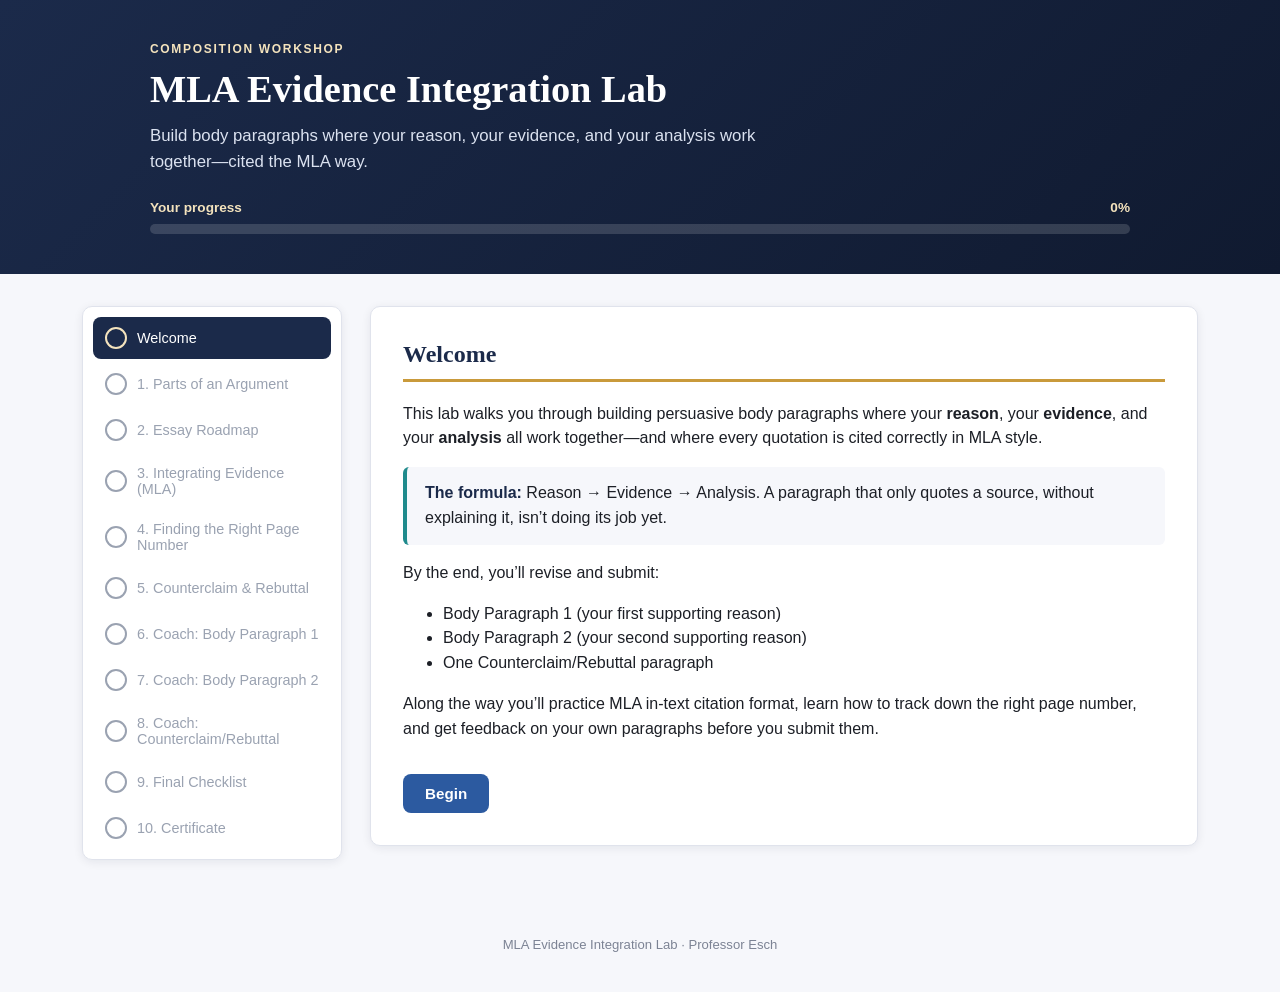
==== index.html @ a2685b42 "Rename index_1.html to index.html" ====
<!DOCTYPE html>
<html lang="en">
<head>
<meta charset="UTF-8" />
<meta name="viewport" content="width=device-width, initial-scale=1.0" />
<title>MLA Evidence Integration Lab</title>
<link rel="stylesheet" href="style.css" />
</head>
<body>

<a href="#main" class="skip-link">Skip to main content</a>

<header class="masthead">
  <div class="masthead-inner">
    <p class="eyebrow">Composition Workshop</p>
    <h1>MLA Evidence Integration Lab</h1>
    <p class="subtitle">Build body paragraphs where your reason, your evidence, and your analysis work together&mdash;cited the MLA way.</p>
  </div>
  <div class="progress-wrap" aria-hidden="false">
    <div class="progress-label">
      <span>Your progress</span>
      <span id="progress-percent">0%</span>
    </div>
    <div class="progress-bar-track">
      <div class="progress-bar-fill" id="progress-bar-fill" style="width:0%"></div>
    </div>
  </div>
</header>

<div class="layout">
  <nav class="sidebar" id="sidebar" aria-label="Lab modules">
    <ol class="module-list" id="module-list"></ol>
  </nav>

  <main id="main" class="content" tabindex="-1">
    <div id="module-container"></div>
  </main>
</div>

<footer class="site-footer">
  <p>MLA Evidence Integration Lab &middot; Professor Esch</p>
</footer>

<script src="script.js"></script>
</body>
</html>
---- style.css ----
:root {
  --navy: #1b2a4a;
  --navy-dark: #101a30;
  --blue: #2c5aa0;
  --teal: #1f8a8c;
  --gold: #c99a3b;
  --gold-light: #f4e3bd;
  --ink: #1c1f26;
  --paper: #ffffff;
  --paper-soft: #f6f7fb;
  --border: #e0e3ec;
  --green: #2f8a4b;
  --red: #b3423a;
  --radius: 10px;
  --shadow: 0 2px 10px rgba(16, 26, 48, 0.08);
  --shadow-lg: 0 8px 28px rgba(16, 26, 48, 0.14);
  font-size: 16px;
}

* { box-sizing: border-box; }

html, body {
  margin: 0;
  padding: 0;
  background: var(--paper-soft);
  color: var(--ink);
  font-family: -apple-system, BlinkMacSystemFont, "Segoe UI", Roboto, Helvetica, Arial, sans-serif;
  line-height: 1.55;
}

h1, h2, h3, h4 {
  font-family: Georgia, "Times New Roman", serif;
  color: var(--navy);
  line-height: 1.25;
}

.skip-link {
  position: absolute;
  left: -999px;
  top: auto;
  background: var(--gold);
  color: var(--navy-dark);
  padding: 10px 16px;
  border-radius: 6px;
  z-index: 100;
}
.skip-link:focus {
  left: 12px;
  top: 12px;
}

/* ---------- Masthead ---------- */
.masthead {
  background: linear-gradient(135deg, var(--navy) 0%, var(--navy-dark) 100%);
  color: #fff;
  padding: clamp(24px, 4vw, 40px) clamp(20px, 5vw, 56px);
}
.masthead-inner { max-width: 980px; margin: 0 auto; }
.eyebrow {
  text-transform: uppercase;
  letter-spacing: 0.14em;
  font-size: 0.75rem;
  color: var(--gold-light);
  margin: 0 0 6px;
  font-weight: 600;
}
.masthead h1 {
  color: #fff;
  font-size: clamp(1.6rem, 3.4vw, 2.4rem);
  margin: 0 0 10px;
}
.masthead .subtitle {
  color: #dbe2f0;
  font-size: clamp(0.95rem, 1.6vw, 1.05rem);
  max-width: 640px;
  margin: 0;
}

.progress-wrap {
  max-width: 980px;
  margin: 22px auto 0;
}
.progress-label {
  display: flex;
  justify-content: space-between;
  font-size: 0.85rem;
  color: var(--gold-light);
  margin-bottom: 6px;
  font-weight: 600;
}
.progress-bar-track {
  background: rgba(255,255,255,0.15);
  border-radius: 999px;
  height: 10px;
  overflow: hidden;
}
.progress-bar-fill {
  background: linear-gradient(90deg, var(--gold) 0%, var(--teal) 100%);
  height: 100%;
  border-radius: 999px;
  transition: width 0.4s ease;
}

/* ---------- Layout ---------- */
.layout {
  max-width: 1180px;
  margin: 0 auto;
  padding: clamp(16px, 3vw, 32px);
  display: grid;
  grid-template-columns: 260px 1fr;
  gap: 28px;
  align-items: start;
}

.sidebar {
  position: sticky;
  top: 20px;
  background: var(--paper);
  border: 1px solid var(--border);
  border-radius: var(--radius);
  box-shadow: var(--shadow);
  padding: 10px;
  max-height: calc(100vh - 40px);
  overflow-y: auto;
}

.module-list {
  list-style: none;
  margin: 0;
  padding: 0;
  display: flex;
  flex-direction: column;
  gap: 4px;
}

.module-nav-btn {
  width: 100%;
  text-align: left;
  background: none;
  border: none;
  border-radius: 8px;
  padding: 10px 12px;
  font-size: 0.9rem;
  color: var(--ink);
  cursor: pointer;
  display: flex;
  align-items: center;
  gap: 10px;
  font-family: inherit;
}
.module-nav-btn:hover:not([disabled]) { background: var(--paper-soft); }
.module-nav-btn.active {
  background: var(--navy);
  color: #fff;
}
.module-nav-btn.active .module-status { color: var(--gold-light); }
.module-nav-btn[disabled] {
  color: #9aa2b1;
  cursor: not-allowed;
}
.module-status {
  flex: none;
  width: 22px;
  height: 22px;
  border-radius: 50%;
  border: 2px solid currentColor;
  display: inline-flex;
  align-items: center;
  justify-content: center;
  font-size: 0.75rem;
  font-weight: 700;
}
.module-nav-btn.complete .module-status {
  background: var(--green);
  border-color: var(--green);
  color: #fff;
}
.module-label { flex: 1; }

/* ---------- Content ---------- */
.content { min-width: 0; }

.card {
  background: var(--paper);
  border: 1px solid var(--border);
  border-radius: var(--radius);
  box-shadow: var(--shadow);
  padding: clamp(18px, 3vw, 32px);
  margin-bottom: 20px;
}

.card h2 {
  margin-top: 0;
  font-size: 1.5rem;
  border-bottom: 3px solid var(--gold);
  padding-bottom: 10px;
}
.card h3 {
  font-size: 1.15rem;
  margin-top: 28px;
}

.callout {
  background: var(--paper-soft);
  border-left: 4px solid var(--teal);
  border-radius: 6px;
  padding: 14px 18px;
  margin: 16px 0;
}
.callout.gold { border-left-color: var(--gold); }
.callout strong { color: var(--navy); }

.example-box {
  background: #fbf8f0;
  border: 1px dashed var(--gold);
  border-radius: 8px;
  padding: 14px 18px;
  margin: 14px 0;
  font-size: 0.96rem;
}
.example-box .label {
  text-transform: uppercase;
  font-size: 0.72rem;
  letter-spacing: 0.08em;
  font-weight: 700;
  color: var(--gold);
  display: block;
  margin-bottom: 6px;
}

.roadmap {
  display: flex;
  flex-wrap: wrap;
  gap: 10px;
  align-items: center;
  margin: 20px 0;
}
.roadmap-step {
  background: var(--navy);
  color: #fff;
  padding: 10px 16px;
  border-radius: 8px;
  font-size: 0.9rem;
  font-weight: 600;
  text-align: center;
}
.roadmap-step.counterclaim { background: var(--teal); }
.roadmap-arrow { color: var(--blue); font-size: 1.3rem; }

.choice-group { display: flex; flex-direction: column; gap: 10px; margin: 16px 0; }
.choice-btn {
  text-align: left;
  border: 1.5px solid var(--border);
  background: var(--paper);
  border-radius: 8px;
  padding: 12px 16px;
  cursor: pointer;
  font-family: inherit;
  font-size: 0.95rem;
}
.choice-btn:hover { border-color: var(--blue); }
.choice-btn.correct { border-color: var(--green); background: #eefaf1; }
.choice-btn.incorrect { border-color: var(--red); background: #fdefee; }
.choice-btn[disabled] { cursor: default; }

.feedback-msg {
  margin-top: 12px;
  padding: 12px 16px;
  border-radius: 8px;
  font-size: 0.92rem;
}
.feedback-msg.good { background: #eefaf1; color: #1e5c33; border: 1px solid #bfe6ca; }
.feedback-msg.bad { background: #fdefee; color: #7c2a24; border: 1px solid #f3c8c4; }

textarea.coach-input {
  width: 100%;
  min-height: 160px;
  border: 1.5px solid var(--border);
  border-radius: 8px;
  padding: 12px;
  font-family: inherit;
  font-size: 0.95rem;
  resize: vertical;
}
textarea.coach-input:focus { outline: 3px solid var(--gold); border-color: var(--gold); }

.btn {
  display: inline-flex;
  align-items: center;
  gap: 8px;
  background: var(--blue);
  color: #fff;
  border: none;
  border-radius: 8px;
  padding: 11px 22px;
  font-size: 0.95rem;
  font-weight: 600;
  cursor: pointer;
  font-family: inherit;
  margin-top: 14px;
}
.btn:hover { background: var(--navy); }
.btn.secondary {
  background: transparent;
  color: var(--blue);
  border: 1.5px solid var(--blue);
}
.btn.secondary:hover { background: var(--paper-soft); }
.btn[disabled] { background: #b9bfcc; cursor: not-allowed; }

.btn-row { display: flex; gap: 10px; flex-wrap: wrap; margin-top: 18px; }

.order-list { list-style: none; margin: 16px 0; padding: 0; display: flex; flex-direction: column; gap: 8px; }
.order-item {
  border: 1.5px solid var(--border);
  border-radius: 8px;
  padding: 10px 14px;
  background: var(--paper);
  display: flex;
  align-items: center;
  gap: 12px;
  cursor: grab;
}
.order-item.correct-position { border-color: var(--green); background: #eefaf1; }
.order-handle { color: #9aa2b1; font-size: 1.1rem; }
.order-move-btns { margin-left: auto; display: flex; gap: 4px; }
.order-move-btns button {
  border: 1px solid var(--border);
  background: var(--paper);
  border-radius: 6px;
  width: 28px;
  height: 28px;
  cursor: pointer;
}

.checklist { list-style: none; margin: 16px 0; padding: 0; display: flex; flex-direction: column; gap: 10px; }
.checklist li {
  display: flex;
  align-items: flex-start;
  gap: 10px;
  padding: 10px 14px;
  border: 1px solid var(--border);
  border-radius: 8px;
}
.checklist input[type="checkbox"] { margin-top: 3px; width: 18px; height: 18px; }

.certificate-panel {
  text-align: center;
}
.certificate {
  border: 3px double var(--gold);
  border-radius: 10px;
  padding: 40px 32px;
  margin: 20px auto;
  max-width: 640px;
  background: #fffdf6;
}
.certificate h2 {
  border: none;
  font-size: 1.8rem;
  margin-bottom: 4px;
}
.certificate .cert-name {
  font-family: Georgia, serif;
  font-size: 1.6rem;
  color: var(--navy);
  border-bottom: 2px solid var(--gold);
  display: inline-block;
  padding: 4px 20px;
  margin: 16px 0;
}
.certificate .cert-detail { color: #555; font-size: 0.95rem; }
.certificate ul {
  text-align: left;
  display: inline-block;
  margin: 18px auto;
}

.name-input {
  font-size: 1rem;
  padding: 10px 14px;
  border: 1.5px solid var(--border);
  border-radius: 8px;
  width: 100%;
  max-width: 340px;
  font-family: inherit;
}

.site-footer {
  text-align: center;
  color: #7c8394;
  font-size: 0.82rem;
  padding: 24px;
}

@media (max-width: 800px) {
  .layout { grid-template-columns: 1fr; }
  .sidebar { position: static; max-height: none; }
}
@media (max-width: 480px) {
  .roadmap { flex-direction: column; align-items: stretch; }
  .roadmap-arrow { transform: rotate(90deg); text-align: center; }
}

@media print {
  .masthead, .sidebar, .site-footer, .btn-row, #progress-bar-fill { display: none !important; }
  .card:not(.certificate-panel) { display: none !important; }
  .certificate { border-color: #000; }
}

@media (prefers-reduced-motion: reduce) {
  * { transition: none !important; }
}

:focus-visible {
  outline: 3px solid var(--gold);
  outline-offset: 2px;
}
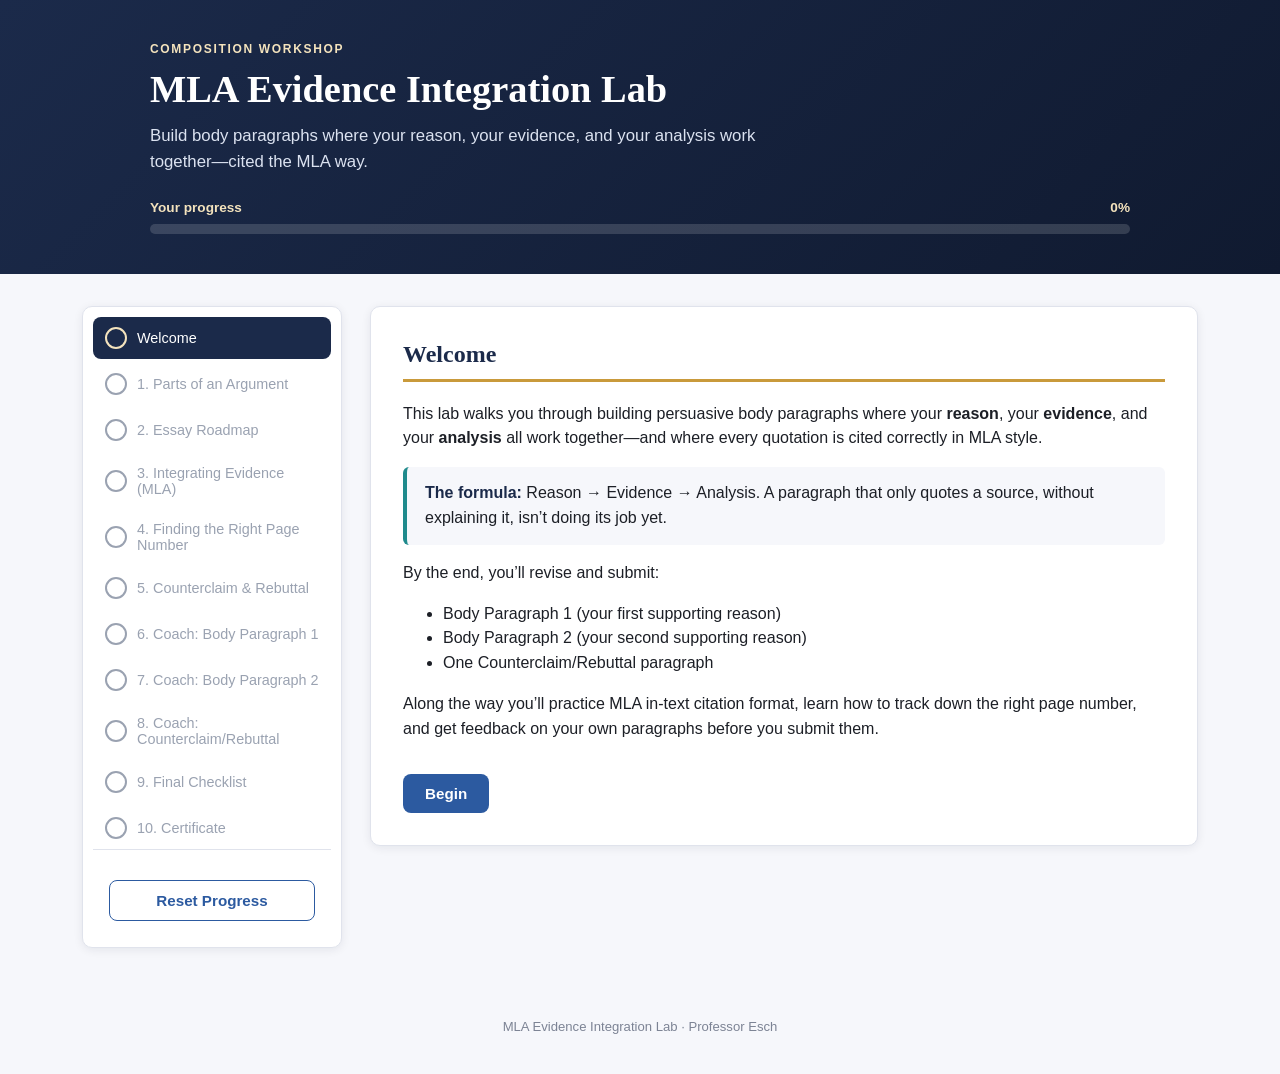
==== commit e3072e1d: "Add accessible progress reset and repair saved state" ====
--- a/index.html
+++ b/index.html
@@ -30,6 +30,9 @@
 <div class="layout">
   <nav class="sidebar" id="sidebar" aria-label="Lab modules">
     <ol class="module-list" id="module-list"></ol>
+    <div class="sidebar-actions">
+      <button type="button" class="btn secondary reset-progress-btn" id="reset-progress-btn">Reset Progress</button>
+    </div>
   </nav>
 
   <main id="main" class="content" tabindex="-1">
--- a/style.css
+++ b/style.css
@@ -177,6 +177,9 @@
 }
 .module-label { flex: 1; }
 
+.sidebar-actions { border-top: 1px solid var(--border); padding: 16px; }
+.reset-progress-btn { width: 100%; justify-content: center; margin-top: 0; }
+
 /* ---------- Content ---------- */
 .content { min-width: 0; }
 
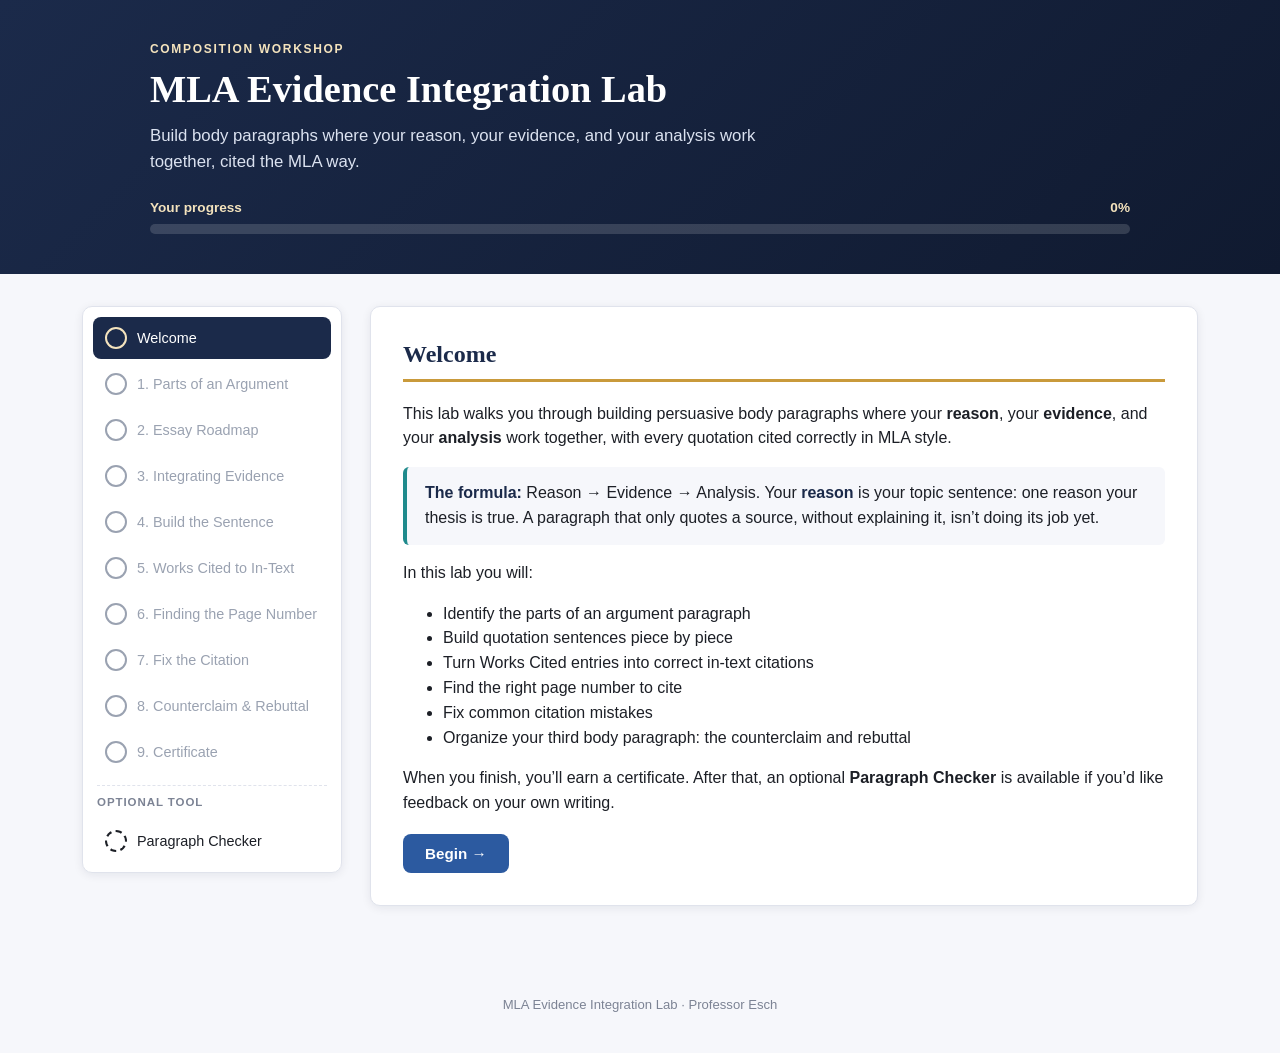
==== commit e751c086: "Add files via upload" ====
--- a/index.html
+++ b/index.html
@@ -4,7 +4,235 @@
 <meta charset="UTF-8" />
 <meta name="viewport" content="width=device-width, initial-scale=1.0" />
 <title>MLA Evidence Integration Lab</title>
-<link rel="stylesheet" href="style.css" />
+<style>
+:root {
+  --navy: #1b2a4a;
+  --navy-dark: #101a30;
+  --blue: #2c5aa0;
+  --teal: #1f8a8c;
+  --gold: #c99a3b;
+  --gold-light: #f4e3bd;
+  --ink: #1c1f26;
+  --paper: #ffffff;
+  --paper-soft: #f6f7fb;
+  --border: #e0e3ec;
+  --green: #2f8a4b;
+  --red: #b3423a;
+  --radius: 10px;
+  --shadow: 0 2px 10px rgba(16, 26, 48, 0.08);
+  font-size: 16px;
+}
+* { box-sizing: border-box; }
+html, body {
+  margin: 0; padding: 0;
+  background: var(--paper-soft);
+  color: var(--ink);
+  font-family: -apple-system, BlinkMacSystemFont, "Segoe UI", Roboto, Helvetica, Arial, sans-serif;
+  line-height: 1.55;
+}
+h1, h2, h3, h4 { font-family: Georgia, "Times New Roman", serif; color: var(--navy); line-height: 1.25; }
+.skip-link { position: absolute; left: -999px; background: var(--gold); color: var(--navy-dark); padding: 10px 16px; border-radius: 6px; z-index: 100; }
+.skip-link:focus { left: 12px; top: 12px; }
+
+/* Masthead */
+.masthead { background: linear-gradient(135deg, var(--navy) 0%, var(--navy-dark) 100%); color: #fff; padding: clamp(24px, 4vw, 40px) clamp(20px, 5vw, 56px); }
+.masthead-inner { max-width: 980px; margin: 0 auto; }
+.eyebrow { text-transform: uppercase; letter-spacing: 0.14em; font-size: 0.75rem; color: var(--gold-light); margin: 0 0 6px; font-weight: 600; }
+.masthead h1 { color: #fff; font-size: clamp(1.6rem, 3.4vw, 2.4rem); margin: 0 0 10px; }
+.masthead .subtitle { color: #dbe2f0; font-size: clamp(0.95rem, 1.6vw, 1.05rem); max-width: 640px; margin: 0; }
+.progress-wrap { max-width: 980px; margin: 22px auto 0; }
+.progress-label { display: flex; justify-content: space-between; font-size: 0.85rem; color: var(--gold-light); margin-bottom: 6px; font-weight: 600; }
+.progress-bar-track { background: rgba(255,255,255,0.15); border-radius: 999px; height: 10px; overflow: hidden; }
+.progress-bar-fill { background: linear-gradient(90deg, var(--gold) 0%, var(--teal) 100%); height: 100%; border-radius: 999px; transition: width 0.4s ease; }
+
+/* Layout */
+.layout { max-width: 1180px; margin: 0 auto; padding: clamp(16px, 3vw, 32px); display: grid; grid-template-columns: 260px 1fr; gap: 28px; align-items: start; }
+.sidebar { position: sticky; top: 20px; background: var(--paper); border: 1px solid var(--border); border-radius: var(--radius); box-shadow: var(--shadow); padding: 10px; max-height: calc(100vh - 40px); overflow-y: auto; }
+.module-list { list-style: none; margin: 0; padding: 0; display: flex; flex-direction: column; gap: 4px; }
+.module-list li.optional-divider { border-top: 1px dashed var(--border); margin: 8px 4px 4px; padding-top: 8px; font-size: 0.72rem; text-transform: uppercase; letter-spacing: 0.08em; color: #7c8394; font-weight: 700; }
+.module-nav-btn { width: 100%; text-align: left; background: none; border: none; border-radius: 8px; padding: 10px 12px; font-size: 0.9rem; color: var(--ink); cursor: pointer; display: flex; align-items: center; gap: 10px; font-family: inherit; }
+.module-nav-btn:hover:not([disabled]) { background: var(--paper-soft); }
+.module-nav-btn.active { background: var(--navy); color: #fff; }
+.module-nav-btn.active .module-status { color: var(--gold-light); }
+.module-nav-btn[disabled] { color: #9aa2b1; cursor: not-allowed; }
+.module-status { flex: none; width: 22px; height: 22px; border-radius: 50%; border: 2px solid currentColor; display: inline-flex; align-items: center; justify-content: center; font-size: 0.75rem; font-weight: 700; }
+.module-nav-btn.complete .module-status { background: var(--green); border-color: var(--green); color: #fff; }
+.module-nav-btn.optional .module-status { border-style: dashed; }
+.module-label { flex: 1; }
+
+/* Content */
+.content { min-width: 0; outline: none; }
+.card { background: var(--paper); border: 1px solid var(--border); border-radius: var(--radius); box-shadow: var(--shadow); padding: clamp(18px, 3vw, 32px); margin-bottom: 20px; }
+.card h2 { margin-top: 0; font-size: 1.5rem; border-bottom: 3px solid var(--gold); padding-bottom: 10px; }
+.card h3 { font-size: 1.15rem; margin-top: 28px; }
+.callout { background: var(--paper-soft); border-left: 4px solid var(--teal); border-radius: 6px; padding: 14px 18px; margin: 16px 0; }
+.callout.gold { border-left-color: var(--gold); }
+.callout.never { background: #fdefee; border: 2px solid var(--red); border-left-width: 6px; }
+.callout.never strong { color: var(--red); font-size: 1.1rem; text-transform: uppercase; letter-spacing: 0.04em; }
+.callout.never ul { list-style: none; padding-left: 0; }
+.callout.never li { color: #7c2a24; font-weight: 600; padding-left: 28px; position: relative; }
+.callout.never li::before { content: "\2716"; position: absolute; left: 4px; color: var(--red); }
+.callout strong { color: var(--navy); }
+.callout ul { margin: 8px 0 0; padding-left: 22px; }
+.callout li { margin: 4px 0; }
+.example-box { background: #fbf8f0; border: 1px dashed var(--gold); border-radius: 8px; padding: 14px 18px; margin: 14px 0; font-size: 0.96rem; }
+.hl { color: var(--red); font-weight: 700; }
+.hl-dot { font-size: 1.5em; line-height: 0; padding: 0 1px; }
+.example-box .label { text-transform: uppercase; font-size: 0.72rem; letter-spacing: 0.08em; font-weight: 700; color: var(--gold); display: block; margin-bottom: 6px; }
+.fx { border-radius: 4px; padding: 1px 2px; transition: background .25s, box-shadow .25s; }
+.fx.on { background: var(--gold-light); box-shadow: 0 0 0 2px var(--gold); font-weight: 700; color: var(--navy); }
+.fx-dot.on { padding: 1px 5px; }
+.sp-underline { text-decoration: underline; text-decoration-color: var(--gold); text-decoration-thickness: 3px; text-underline-offset: 4px; }
+.card h4 { font-size: 1rem; margin: 22px 0 6px; color: var(--teal); }
+.formula-steps { display: flex; flex-wrap: wrap; align-items: center; gap: 6px; margin: 4px 0 8px; }
+.fs-step { display: inline-flex; align-items: center; gap: 6px; padding: 6px 12px 6px 6px; border-radius: 999px; border: 1.5px solid var(--border); font-size: 0.85rem; font-weight: 600; color: #6b7385; background: #fff; }
+.fs-step b { width: 22px; height: 22px; border-radius: 50%; background: var(--border); color: #fff; display: inline-flex; align-items: center; justify-content: center; font-size: 0.75rem; }
+.fs-step.current { border-color: var(--navy); color: var(--navy); }
+.fs-step.current b { background: var(--navy); }
+.fs-step.done { border-color: #bfe6ca; color: var(--green); background: #eefaf1; }
+.fs-step.done b { background: var(--green); }
+.fs-plus { color: #9aa2b1; font-weight: 700; }
+.right-wrong { display: grid; grid-template-columns: 1fr 1fr; gap: 10px; margin: 12px 0; }
+.right-wrong div { border-radius: 8px; padding: 10px 14px; font-size: 0.95rem; }
+.right-wrong .rw-right { background: #eefaf1; border: 1px solid #bfe6ca; }
+.right-wrong .rw-wrong { background: #fdefee; border: 1px solid #f3c8c4; }
+.right-wrong .tag { display: block; font-size: 0.72rem; font-weight: 700; text-transform: uppercase; letter-spacing: 0.08em; margin-bottom: 2px; }
+
+/* Roadmap: all five steps on one line */
+.roadmap { display: flex; flex-wrap: nowrap; gap: 6px; align-items: stretch; margin: 20px 0; }
+.roadmap-step { flex: 1 1 0; min-width: 0; background: var(--navy); color: #fff; padding: 10px 4px; border-radius: 8px; font-size: clamp(0.72rem, 1.15vw, 0.84rem); white-space: nowrap; font-weight: 600; text-align: center; display: flex; flex-direction: column; justify-content: center; }
+.roadmap-step small { font-weight: 500; opacity: 0.85; white-space: normal; line-height: 1.25; margin-top: 2px; }
+.roadmap-step.counterclaim { background: var(--teal); }
+.roadmap-arrow { flex: none; color: var(--blue); font-size: 1.1rem; display: flex; align-items: center; }
+
+/* Multiple choice */
+.q-meta { display: flex; justify-content: space-between; align-items: center; gap: 10px; flex-wrap: wrap; margin: 22px 0 6px; font-size: 0.85rem; font-weight: 700; color: var(--teal); text-transform: uppercase; letter-spacing: 0.06em; }
+.q-dots { display: flex; gap: 5px; }
+.q-dots span { width: 11px; height: 11px; border-radius: 50%; background: var(--border); }
+.q-dots span.done { background: var(--green); }
+.q-dots span.current { background: var(--gold); }
+.q-prompt { font-size: 1rem; }
+.choice-group { display: flex; flex-direction: column; gap: 10px; margin: 16px 0; }
+.choice-btn { text-align: left; border: 1.5px solid var(--border); background: var(--paper); border-radius: 8px; padding: 12px 16px; cursor: pointer; font-family: inherit; font-size: 0.95rem; color: var(--ink); }
+.choice-btn:hover:not([disabled]) { border-color: var(--blue); }
+.choice-btn.correct { border-color: var(--green); background: #eefaf1; }
+.choice-btn.incorrect { border-color: var(--red); background: #fdefee; text-decoration: line-through; text-decoration-color: rgba(179,66,58,0.5); }
+.choice-btn[disabled] { cursor: default; }
+.wc-entry { background: var(--paper-soft); border: 1px solid var(--border); border-radius: 8px; padding: 12px 16px 12px calc(16px + 2em); text-indent: -2em; font-family: Georgia, "Times New Roman", serif; margin: 10px 0; }
+.wc-label { font-size: 0.72rem; font-weight: 700; text-transform: uppercase; letter-spacing: 0.08em; color: var(--navy); margin-top: 14px; display: block; }
+
+.feedback-msg { margin-top: 12px; padding: 12px 16px; border-radius: 8px; font-size: 0.95rem; }
+.feedback-msg.good { background: #eefaf1; color: #1e5c33; border: 1px solid #bfe6ca; }
+.feedback-msg.bad { background: #fdefee; color: #7c2a24; border: 1px solid #f3c8c4; }
+.feedback-msg ul { margin: 8px 0 0; padding-left: 20px; }
+.feedback-msg li { margin: 6px 0; }
+
+/* Buttons */
+.btn { display: inline-flex; align-items: center; gap: 8px; background: var(--blue); color: #fff; border: none; border-radius: 8px; padding: 11px 22px; font-size: 0.95rem; font-weight: 600; cursor: pointer; font-family: inherit; }
+.btn:hover { background: var(--navy); }
+.btn.secondary { background: transparent; color: var(--blue); border: 1.5px solid var(--blue); }
+.btn.secondary:hover { background: var(--paper-soft); }
+.btn[disabled] { background: #b9bfcc; cursor: not-allowed; }
+.btn-row { display: flex; gap: 10px; flex-wrap: wrap; margin-top: 18px; align-items: center; }
+
+/* Drag-to-order list */
+.order-list { list-style: none; margin: 16px 0; padding: 0; display: flex; flex-direction: column; gap: 8px; }
+.order-item { border: 1.5px solid var(--border); border-radius: 8px; padding: 12px 14px; background: var(--paper); display: flex; align-items: center; gap: 12px; cursor: grab; touch-action: none; user-select: none; -webkit-user-select: none; }
+.order-item:hover { border-color: var(--blue); }
+.order-item.dragging { cursor: grabbing; box-shadow: 0 10px 28px rgba(16,26,48,0.22); border-color: var(--blue); }
+.order-item.correct-position { border-color: var(--green); background: #eefaf1; }
+.order-item.wrong-position { border-color: var(--red); background: #fdefee; }
+.order-placeholder { border: 2px dashed var(--blue); border-radius: 8px; background: #eef3fb; }
+.order-handle { color: #9aa2b1; font-size: 1.2rem; flex: none; }
+.order-num { flex: none; width: 26px; height: 26px; border-radius: 50%; background: var(--navy); color: #fff; font-size: 0.8rem; font-weight: 700; display: inline-flex; align-items: center; justify-content: center; }
+.hint { font-size: 0.85rem; color: #5d6577; }
+
+/* Sentence builder */
+.formula-slots { display: grid; grid-template-columns: 2fr 3fr 1.4fr 0.7fr; gap: 8px; margin: 16px 0; }
+.slot { border: 2px dashed #b9c2d6; border-radius: 10px; padding: 8px; min-height: 92px; background: var(--paper-soft); display: flex; flex-direction: column; gap: 6px; cursor: pointer; transition: border-color .15s, background .15s; }
+.slot.hover, .slot:focus-visible { border-color: var(--blue); background: #eef3fb; }
+.slot.armed { border-color: var(--gold); }
+.slot.correct { border-style: solid; border-color: var(--green); background: #eefaf1; }
+.slot.incorrect { border-style: solid; border-color: var(--red); background: #fdefee; }
+.slot-label { font-size: 0.68rem; font-weight: 700; text-transform: uppercase; letter-spacing: 0.07em; color: var(--teal); }
+.slot-drop { flex: 1; display: flex; align-items: center; }
+.chip-bank { display: flex; flex-wrap: wrap; gap: 8px; padding: 12px; border: 1px solid var(--border); border-radius: 10px; min-height: 64px; background: #fff; }
+.chip-bank.hover { border-color: var(--blue); background: #eef3fb; }
+.chip-bank-label { font-size: 0.72rem; font-weight: 700; text-transform: uppercase; letter-spacing: 0.08em; color: #5d6577; margin: 14px 0 6px; display: block; }
+.chip { font-family: inherit; font-size: 0.92rem; color: var(--ink); background: #fff; border: 1.5px solid var(--navy); border-radius: 8px; padding: 8px 12px; cursor: grab; touch-action: none; user-select: none; -webkit-user-select: none; text-align: left; line-height: 1.35; }
+.slot .chip { width: 100%; }
+.chip:hover { background: #f3f6fc; }
+.chip.selected { background: var(--gold-light); border-color: var(--gold); box-shadow: 0 0 0 3px rgba(201,154,59,0.3); }
+.chip.drag-source { opacity: 0.35; }
+.chip.ghost { position: fixed; z-index: 1000; pointer-events: none; box-shadow: 0 10px 28px rgba(16,26,48,0.25); cursor: grabbing; max-width: 360px; }
+.built-sentence { font-family: Georgia, serif; font-size: 1.05rem; margin-top: 6px; }
+
+/* Paragraph checker */
+.checker-options { display: grid; grid-template-columns: 1fr 1fr; gap: 14px; margin: 16px 0; }
+.opt-group { border: 1px solid var(--border); border-radius: 8px; padding: 10px 14px; margin: 0; }
+.opt-group legend { font-weight: 700; font-size: 0.9rem; color: var(--navy); padding: 0 4px; }
+.opt-group label { display: flex; gap: 8px; align-items: flex-start; font-size: 0.92rem; margin: 6px 0; cursor: pointer; }
+.opt-group input { margin-top: 4px; }
+textarea.coach-input { width: 100%; min-height: 200px; border: 1.5px solid var(--border); border-radius: 8px; padding: 12px; font-family: inherit; font-size: 0.95rem; resize: vertical; }
+textarea.coach-input:focus { outline: 3px solid var(--gold); border-color: var(--gold); }
+.formula-check { margin-top: 14px; border: 1.5px solid var(--navy); border-radius: 8px; padding: 12px 16px; background: #fff; overflow-x: auto; }
+.formula-check strong { color: var(--navy); }
+.formula-check table { width: 100%; border-collapse: collapse; font-size: 0.9rem; min-width: 520px; }
+.formula-check th { text-align: center; font-size: 0.72rem; text-transform: uppercase; letter-spacing: 0.05em; color: var(--teal); padding: 6px; border-bottom: 2px solid var(--border); }
+.formula-check th:first-child, .formula-check td.ft-q { text-align: left; }
+.formula-check td { text-align: center; padding: 8px 6px; border-bottom: 1px solid var(--border); }
+.ft-q { font-family: Georgia, serif; color: #444; }
+.ft-missing td { background: #fdefee; }
+.ft-missing .ft-q { color: var(--red); font-family: inherit; }
+.ft { display: inline-flex; align-items: center; justify-content: center; min-width: 24px; height: 24px; border-radius: 50%; font-weight: 700; font-size: 0.8rem; }
+.ft.ok { background: #eefaf1; color: var(--green); border: 1.5px solid #bfe6ca; }
+.ft.no { background: #fdefee; color: var(--red); border: 1.5px solid #f3c8c4; }
+.ft.warn { background: var(--gold-light); color: #8a6414; border: 1.5px solid var(--gold); }
+.ft.na { border-radius: 999px; padding: 0 8px; font-size: 0.72rem; font-weight: 600; color: #6b7385; background: var(--paper-soft); border: 1px solid var(--border); }
+.check-summary { margin-top: 18px; padding: 14px 18px; border-radius: 8px; font-weight: 700; font-size: 1rem; display: flex; gap: 10px; align-items: center; }
+.check-summary.has-issues { background: #b3423a; color: #fff; }
+.check-summary.no-issues { background: var(--green); color: #fff; }
+.issue-snippet { font-family: Georgia, serif; background: rgba(255,255,255,0.7); padding: 1px 4px; border-radius: 4px; }
+
+/* Certificate */
+.certificate-panel { text-align: center; }
+.name-input { font-size: 1rem; padding: 10px 14px; border: 1.5px solid var(--border); border-radius: 8px; width: 100%; max-width: 340px; font-family: inherit; }
+.certificate { border: 3px double var(--gold); outline: 1px solid var(--gold); outline-offset: 6px; border-radius: 6px; padding: 40px 36px 30px; margin: 28px auto; max-width: 680px; background: #fffdf6; text-align: center; }
+.cert-eyebrow { text-transform: uppercase; letter-spacing: 0.16em; font-size: 0.72rem; color: var(--gold); font-weight: 700; margin: 0; }
+.certificate h2 { border: none; font-size: 2rem; margin: 6px 0 14px; padding: 0; }
+.cert-detail { color: #444; font-size: 0.98rem; margin: 6px 0; }
+.cert-name { font-family: Georgia, serif; font-size: 1.8rem; color: var(--navy); border-bottom: 2px solid var(--gold); display: inline-block; padding: 4px 28px; margin: 8px 0 12px; }
+.certificate ul { text-align: left; display: inline-block; margin: 12px auto 18px; padding-left: 22px; font-size: 0.95rem; }
+.certificate li { margin: 5px 0; }
+.cert-footer { display: flex; justify-content: space-between; gap: 18px; margin-top: 18px; text-align: center; flex-wrap: wrap; }
+.cert-footer > div { flex: 1 1 160px; }
+.cert-line { display: block; border-bottom: 1px solid #888; padding-bottom: 4px; font-family: Georgia, serif; font-size: 1rem; color: var(--navy); min-height: 1.6em; }
+.cert-footer small { display: block; margin-top: 4px; font-size: 0.72rem; text-transform: uppercase; letter-spacing: 0.1em; color: #666; }
+.cert-id { font-family: "Courier New", monospace; letter-spacing: 0.02em; font-weight: 700; font-size: 0.88rem !important; white-space: nowrap; }
+
+.site-footer { text-align: center; color: #7c8394; font-size: 0.82rem; padding: 24px; }
+
+@media (max-width: 800px) {
+  .layout { grid-template-columns: 1fr; }
+  .sidebar { position: static; max-height: none; }
+}
+@media (max-width: 640px) {
+  .roadmap { flex-direction: column; }
+  .roadmap-step { white-space: normal; font-size: 0.9rem; }
+  .roadmap-arrow { justify-content: center; transform: rotate(90deg); }
+  .formula-slots { grid-template-columns: 1fr 1fr; }
+  .checker-options, .right-wrong { grid-template-columns: 1fr; }
+}
+@media print {
+  .masthead, .sidebar, .site-footer, .btn-row, .no-print { display: none !important; }
+  .layout { display: block; padding: 0; }
+  .card { border: none; box-shadow: none; }
+  .card:not(.certificate-panel) { display: none !important; }
+  .certificate { margin: 0 auto; }
+}
+@media (prefers-reduced-motion: reduce) { * { transition: none !important; scroll-behavior: auto !important; } }
+:focus-visible { outline: 3px solid var(--gold); outline-offset: 2px; }
+</style>
 </head>
 <body>
 
@@ -14,36 +242,1356 @@
   <div class="masthead-inner">
     <p class="eyebrow">Composition Workshop</p>
     <h1>MLA Evidence Integration Lab</h1>
-    <p class="subtitle">Build body paragraphs where your reason, your evidence, and your analysis work together&mdash;cited the MLA way.</p>
+    <p class="subtitle">Build body paragraphs where your reason, your evidence, and your analysis work together, cited the MLA way.</p>
   </div>
-  <div class="progress-wrap" aria-hidden="false">
-    <div class="progress-label">
-      <span>Your progress</span>
-      <span id="progress-percent">0%</span>
-    </div>
-    <div class="progress-bar-track">
-      <div class="progress-bar-fill" id="progress-bar-fill" style="width:0%"></div>
-    </div>
+  <div class="progress-wrap">
+    <div class="progress-label"><span>Your progress</span><span id="progress-percent">0%</span></div>
+    <div class="progress-bar-track"><div class="progress-bar-fill" id="progress-bar-fill" style="width:0%"></div></div>
   </div>
 </header>
 
 <div class="layout">
-  <nav class="sidebar" id="sidebar" aria-label="Lab modules">
-    <ol class="module-list" id="module-list"></ol>
-    <div class="sidebar-actions">
-      <button type="button" class="btn secondary reset-progress-btn" id="reset-progress-btn">Reset Progress</button>
-    </div>
-  </nav>
-
-  <main id="main" class="content" tabindex="-1">
-    <div id="module-container"></div>
-  </main>
+  <nav class="sidebar" aria-label="Lab modules"><ol class="module-list" id="module-list"></ol></nav>
+  <main id="main" class="content" tabindex="-1"><div id="module-container"></div></main>
 </div>
 
-<footer class="site-footer">
-  <p>MLA Evidence Integration Lab &middot; Professor Esch</p>
-</footer>
-
-<script src="script.js"></script>
+<footer class="site-footer"><p>MLA Evidence Integration Lab &middot; Professor Esch</p></footer>
+
+<script>
+/* MLA Evidence Integration Lab. Single file, no dependencies.
+   Progress is saved in the browser so students can leave and come back. */
+(function () {
+  "use strict";
+
+  var STORAGE_KEY = "mlaEvidenceLabState_v2";
+
+  var MODULES = [
+    { id: "welcome", label: "Welcome" },
+    { id: "parts", label: "1. Parts of an Argument" },
+    { id: "roadmap", label: "2. Essay Roadmap" },
+    { id: "evidence", label: "3. Integrating Evidence" },
+    { id: "builder", label: "4. Build the Sentence" },
+    { id: "matching", label: "5. Works Cited to In-Text" },
+    { id: "pagenum", label: "6. Finding the Page Number" },
+    { id: "fixit", label: "7. Fix the Citation" },
+    { id: "counterclaim", label: "8. Counterclaim & Rebuttal" },
+    { id: "certificate", label: "9. Certificate" },
+    { id: "checker", label: "Paragraph Checker", optional: true }
+  ];
+
+  /* ---------- State ---------- */
+  function defaultState() {
+    return {
+      currentModule: "welcome",
+      completed: {},
+      quizzes: {},
+      builderRound: 0,
+      order: null,
+      ccOrderDone: false,
+      checker: { text: "", type: "body", pages: "yes", thesis: "" },
+      studentName: "",
+      certId: "",
+      certDate: "",
+      certName: ""
+    };
+  }
+  var state = loadState();
+  function loadState() {
+    try {
+      var raw = localStorage.getItem(STORAGE_KEY);
+      if (!raw) return defaultState();
+      var parsed = JSON.parse(raw), merged = defaultState();
+      for (var k in parsed) if (Object.prototype.hasOwnProperty.call(parsed, k)) merged[k] = parsed[k];
+      return merged;
+    } catch (e) { return defaultState(); }
+  }
+  function saveState() { try { localStorage.setItem(STORAGE_KEY, JSON.stringify(state)); } catch (e) {} }
+
+  /* ---------- Navigation ---------- */
+  function moduleIndex(id) { for (var i = 0; i < MODULES.length; i++) if (MODULES[i].id === id) return i; return -1; }
+  function getModule(id) { return MODULES[moduleIndex(id)]; }
+  function isUnlocked(id) {
+    var idx = moduleIndex(id);
+    if (idx <= 0) return true;
+    if (MODULES[idx].optional) return true;
+    return !!state.completed[MODULES[idx - 1].id];
+  }
+  function markComplete(id) { state.completed[id] = true; saveState(); renderSidebar(); renderProgress(); }
+  function goTo(id) {
+    if (!isUnlocked(id)) return;
+    state.currentModule = id; saveState();
+    renderSidebar(); renderModule();
+    document.getElementById("main").focus({ preventScroll: true });
+    window.scrollTo({ top: 0, behavior: "smooth" });
+  }
+  function renderProgress() {
+    var req = MODULES.filter(function (m) { return !m.optional; });
+    var done = req.filter(function (m) { return state.completed[m.id]; }).length;
+    var pct = Math.round(done / req.length * 100);
+    document.getElementById("progress-percent").textContent = pct + "%";
+    document.getElementById("progress-bar-fill").style.width = pct + "%";
+  }
+  function renderSidebar() {
+    var list = document.getElementById("module-list");
+    list.innerHTML = "";
+    MODULES.forEach(function (m) {
+      if (m.optional) {
+        var d = document.createElement("li"); d.className = "optional-divider"; d.textContent = "Optional tool"; list.appendChild(d);
+      }
+      var li = document.createElement("li"), btn = document.createElement("button");
+      var complete = !!state.completed[m.id];
+      btn.className = "module-nav-btn" + (m.id === state.currentModule ? " active" : "") + (complete ? " complete" : "") + (m.optional ? " optional" : "");
+      btn.disabled = !isUnlocked(m.id);
+      btn.innerHTML = '<span class="module-status">' + (complete ? "✓" : "") + '</span><span class="module-label">' + escapeHtml(m.label) + "</span>";
+      btn.addEventListener("click", function () { goTo(m.id); });
+      li.appendChild(btn); list.appendChild(li);
+    });
+  }
+  function container() { return document.getElementById("module-container"); }
+  function renderModule() {
+    var r = {
+      welcome: renderWelcome, parts: renderParts, roadmap: renderRoadmap, evidence: renderEvidence,
+      builder: renderBuilder, matching: renderMatching, pagenum: renderPageNum, fixit: renderFixIt,
+      counterclaim: renderCounterclaim, certificate: renderCertificate, checker: renderChecker
+    };
+    (r[state.currentModule] || renderWelcome)();
+  }
+
+  /* ---------- Helpers ---------- */
+  function escapeHtml(str) {
+    return String(str == null ? "" : str).replace(/&/g, "&amp;").replace(/</g, "&lt;").replace(/>/g, "&gt;").replace(/"/g, "&quot;");
+  }
+  function shuffle(arr) {
+    var a = arr.slice();
+    for (var i = a.length - 1; i > 0; i--) { var j = Math.floor(Math.random() * (i + 1)); var t = a[i]; a[i] = a[j]; a[j] = t; }
+    return a;
+  }
+  function scrollNear(el) { if (el && el.scrollIntoView) el.scrollIntoView({ behavior: "smooth", block: "nearest" }); }
+  function continueBtn(id, label) { return '<div class="btn-row"><button class="btn" id="' + id + '">' + (label || "Continue") + " &rarr;</button></div>"; }
+
+  /* Builds one multiple-choice question inside `area`. Calls onCorrect(fbEl) when answered right. */
+  function buildChoices(area, q, onCorrect) {
+    var group = document.createElement("div"); group.className = "choice-group";
+    var fb = document.createElement("div"); fb.setAttribute("aria-live", "polite");
+    area.appendChild(group); area.appendChild(fb);
+    q.options.forEach(function (opt) {
+      var b = document.createElement("button");
+      b.type = "button"; b.className = "choice-btn"; b.innerHTML = opt.text;
+      b.addEventListener("click", function () {
+        if (opt.correct) {
+          Array.prototype.forEach.call(group.children, function (c) { c.disabled = true; });
+          b.classList.add("correct");
+          fb.innerHTML = '<div class="feedback-msg good"><strong>Correct.</strong> ' + (opt.why || q.explain || "") + "</div>";
+          onCorrect(fb);
+        } else {
+          b.classList.add("incorrect"); b.disabled = true;
+          fb.innerHTML = '<div class="feedback-msg bad"><strong>Not quite.</strong> ' + (opt.why || "Try another answer.") + "</div>";
+        }
+        scrollNear(fb);
+      });
+      group.appendChild(b);
+    });
+  }
+
+  /* A module made of several multiple-choice questions, one at a time. */
+  function renderQuizModule(cfg) {
+    var qs = state.quizzes[cfg.id] || (state.quizzes[cfg.id] = { index: 0 });
+    var n = cfg.questions.length;
+    container().innerHTML = '<section class="card"><h2>' + cfg.title + "</h2>" + (cfg.intro || "") + '<div id="quiz-area"></div></section>';
+    var area = document.getElementById("quiz-area");
+
+    function showDone() {
+      area.innerHTML = '<div class="feedback-msg good" style="margin-top:20px"><strong>Section complete.</strong> You answered all ' + n + " question" + (n > 1 ? "s" : "") + '.</div><div class="btn-row"><button class="btn secondary" id="review-btn">Review the questions</button><button class="btn" id="cont-btn">Continue &rarr;</button></div>';
+      document.getElementById("review-btn").addEventListener("click", function () { showQ(0, true); });
+      document.getElementById("cont-btn").addEventListener("click", function () { goTo(cfg.nextId); });
+    }
+    function showQ(i, reviewing) {
+      var q = cfg.questions[i];
+      var dots = "";
+      for (var d = 0; d < n; d++) {
+        var cls = (state.completed[cfg.id] || d < i) ? "done" : (d === i ? "current" : "");
+        if (d === i) cls = "current";
+        dots += '<span class="' + cls + '"></span>';
+      }
+      area.innerHTML = '<div class="q-meta"><span>' + (n > 1 ? "Question " + (i + 1) + " of " + n : "Quick check") + '</span><span class="q-dots" aria-hidden="true">' + (n > 1 ? dots : "") + '</span></div><div class="q-prompt">' + q.prompt + "</div>";
+      buildChoices(area, q, function (fb) {
+        var last = i === n - 1;
+        if (!reviewing) { qs.index = last ? i : i + 1; saveState(); }
+        if (last) markComplete(cfg.id);
+        fb.insertAdjacentHTML("beforeend", continueBtn("q-next", last ? "Continue" : "Next question"));
+        document.getElementById("q-next").addEventListener("click", function () {
+          if (last) goTo(cfg.nextId);
+          else { showQ(i + 1, reviewing); scrollNear(area); }
+        });
+      });
+    }
+    if (state.completed[cfg.id]) showDone(); else showQ(Math.min(qs.index, n - 1), false);
+  }
+
+  /* ---------- Welcome ---------- */
+  function renderWelcome() {
+    container().innerHTML =
+      '<section class="card"><h2>Welcome</h2>' +
+      "<p>This lab walks you through building persuasive body paragraphs where your <strong>reason</strong>, your <strong>evidence</strong>, and your <strong>analysis</strong> work together, with every quotation cited correctly in MLA style.</p>" +
+      '<div class="callout"><strong>The formula:</strong> Reason &rarr; Evidence &rarr; Analysis. Your <strong>reason</strong> is your topic sentence: one reason your thesis is true. A paragraph that only quotes a source, without explaining it, isn’t doing its job yet.</div>' +
+      "<p>In this lab you will:</p>" +
+      "<ul><li>Identify the parts of an argument paragraph</li><li>Build quotation sentences piece by piece</li><li>Turn Works Cited entries into correct in-text citations</li><li>Find the right page number to cite</li><li>Fix common citation mistakes</li><li>Organize your third body paragraph: the counterclaim and rebuttal</li></ul>" +
+      "<p>When you finish, you’ll earn a certificate. After that, an optional <strong>Paragraph Checker</strong> is available if you’d like feedback on your own writing.</p>" +
+      continueBtn("next-btn", "Begin") + "</section>";
+    document.getElementById("next-btn").addEventListener("click", function () { markComplete("welcome"); goTo("parts"); });
+  }
+
+  /* ---------- 1. Parts ---------- */
+  var EXAMPLE_PARA = "Assigned seating in college classrooms helps students perform better because it reduces distractions. Chen states that “students seated away from friends showed a twelve percent increase in quiz scores over one semester” (118). This increase suggests that seating placement, not effort alone, plays a measurable role in how well students focus during a lecture. Assigned seating should therefore be standard practice in large lecture courses.";
+  function renderParts() {
+    renderQuizModule({
+      id: "parts", nextId: "roadmap", title: "1. Parts of an Argument",
+      intro:
+        "<p>Every body paragraph is built from four moving parts:</p><ul>" +
+        "<li><strong>Thesis statement:</strong> your paper’s main claim, usually the last sentence of your introduction.</li>" +
+        "<li><strong>Topic sentence (your reason):</strong> the first sentence of a body paragraph. It states <em>one reason</em> your thesis is true, and the rest of the paragraph proves that reason.</li>" +
+        "<li><strong>Evidence:</strong> a quotation or paraphrase from an outside source that supports the reason.</li>" +
+        "<li><strong>Analysis:</strong> your own explanation of what the evidence means and why it matters. This is the part students skip most often.</li></ul>" +
+        '<div class="callout gold"><strong>Thesis vs. topic sentence:</strong> your thesis makes the big claim; each topic sentence gives one reason that backs it up.<ul>' +
+        "<li><em>Thesis:</em> Colleges should require assigned seating in large lecture courses.</li>" +
+        "<li><em>Topic sentence (Reason 1):</em> Assigned seating helps students perform better because it reduces distractions.</li>" +
+        "<li><em>Topic sentence (Reason 2):</em> Assigned seating helps instructors learn names and spot struggling students sooner.</li></ul>" +
+        "Test: put “because” between your thesis and your topic sentence. If it makes sense, your topic sentence is a reason.</div>" +
+        '<div class="example-box"><span class="label">Example paragraph</span>' + EXAMPLE_PARA + "</div>",
+      questions: [
+        {
+          prompt: '<div class="example-box"><span class="label">Thesis</span>Community colleges should offer free tuition to local high school graduates.</div>Which sentence would work as a <strong>topic sentence</strong> for a body paragraph? (Remember: it should be a reason that backs up the thesis.)',
+          options: [
+            { text: "Community colleges were first created in the early 1900s.", why: "That’s a background fact, not a reason. It doesn’t explain why tuition should be free." },
+            { text: "Free tuition would help more students finish a degree without taking on debt.", correct: true, why: "It gives a reason the thesis is true. The “because” test works: colleges should offer free tuition <em>because</em> it would help more students finish without debt." },
+            { text: "Nguyen argues that “community colleges are the front door to higher education.”", why: "That’s evidence. A topic sentence is your own claim, in your own words, before any quotation." },
+            { text: "Some people think free tuition costs taxpayers too much.", why: "That’s the opposing view. It belongs in Body Paragraph 3, your counterclaim and rebuttal, not in a reason paragraph." }
+          ]
+        },
+        {
+          prompt: "Now look at the example paragraph. Which sentence is the <strong>topic sentence</strong> (the reason)?",
+          options: [
+            { text: "Chen states that “students seated away from friends showed a twelve percent increase in quiz scores over one semester” (118).", why: "That sentence is the evidence. It brings in a quotation from a source." },
+            { text: "Assigned seating in college classrooms helps students perform better because it reduces distractions.", correct: true, why: "It opens the paragraph and states the one reason this paragraph will prove." },
+            { text: "Assigned seating should therefore be standard practice in large lecture courses.", why: "That is the closing sentence. It ties the paragraph back to the bigger claim." }
+          ]
+        },
+        {
+          prompt: "Which sentence in the example is the <strong>analysis</strong>?",
+          options: [
+            { text: "Assigned seating in college classrooms helps students perform better because it reduces distractions.", why: "That is the topic sentence. Look for the sentence that explains what the quotation proves." },
+            { text: "Chen states that “students seated away from friends showed a twelve percent increase in quiz scores over one semester” (118).", why: "That is the evidence itself. Analysis comes after it and explains it." },
+            { text: "This increase suggests that seating placement, not effort alone, plays a measurable role in how well students focus during a lecture.", correct: true, why: "It doesn’t repeat the quote or add new evidence. It explains what the quote proves, and that’s analysis." },
+            { text: "Assigned seating should therefore be standard practice in large lecture courses.", why: "That sentence extends the argument. Analysis explains the meaning of the evidence." }
+          ]
+        }
+      ]
+    });
+  }
+
+  /* ---------- 2. Roadmap ---------- */
+  function renderRoadmap() {
+    container().innerHTML =
+      '<section class="card"><h2>2. Essay Roadmap</h2>' +
+      "<p>Here’s where your paragraphs fit in the whole essay:</p>" +
+      '<div class="roadmap">' +
+      '<div class="roadmap-step">Introduction<small>+ Thesis</small></div><div class="roadmap-arrow">&rarr;</div>' +
+      '<div class="roadmap-step">Body Paragraph 1<small>Reason 1</small></div><div class="roadmap-arrow">&rarr;</div>' +
+      '<div class="roadmap-step">Body Paragraph 2<small>Reason 2</small></div><div class="roadmap-arrow">&rarr;</div>' +
+      '<div class="roadmap-step counterclaim">Body Paragraph 3<small>Counterclaim &amp; Rebuttal</small></div><div class="roadmap-arrow">&rarr;</div>' +
+      '<div class="roadmap-step">Conclusion<small>Wrap-up</small></div>' +
+      "</div>" +
+      '<div class="callout gold"><strong>Note:</strong> Body Paragraph 3 is your counterclaim and rebuttal paragraph. It comes last, after you’ve made your own case. You want your reasons on the record before you address the other side.</div>' +
+      '<div class="callout"><strong>Remember:</strong> each body paragraph’s topic sentence <em>is</em> its reason. Body Paragraph 1 opens with Reason 1, and Body Paragraph 2 opens with Reason 2. Body Paragraph 3 is different: it opens with the opposing view, then answers it.</div>' +
+      continueBtn("next-btn", "I understand the roadmap") + "</section>";
+    document.getElementById("next-btn").addEventListener("click", function () { markComplete("roadmap"); goTo("evidence"); });
+  }
+
+  /* ---------- 3. Evidence ---------- */
+  var EV_PARTS = [
+    {
+      title: "Signal phrase",
+      html:
+        "<p>The <strong>signal phrase</strong> is the part of your sentence that introduces the quotation. It is usually the author’s name plus a verb.</p>" +
+        '<div class="example-box"><span class="label">Signal phrase = author + reporting verb</span><span class="sp-underline"><span class="hl">Rivera</span> <span class="hl">argues</span>,</span> “structured peer review strengthens revision decisions” (42).</div>' +
+        "<h4>First: the author’s name</h4>" +
+        '<div class="callout"><ul style="margin-top:0">' +
+        "<li>The <strong>first time</strong> you mention an author, use their full name: <em>Marisol Rivera argues…</em></li>" +
+        "<li><strong>After that</strong>, use their last name only: <em>Rivera also notes…</em></li>" +
+        "<li><strong>Never</strong> use the author’s first name alone. It sounds like you know them personally.</li></ul>" +
+        '<div class="right-wrong" style="margin-bottom:0"><div class="rw-right"><span class="tag">Correct</span>Roald Dahl writes… / Dahl writes…</div><div class="rw-wrong"><span class="tag">Incorrect</span>Roald writes…</div></div></div>' +
+        "<h4>Second: the reporting verb</h4>" +
+        "<p>A <strong>reporting verb</strong> is a verb that tells what the author is doing with their words. Choose one that shows how the source relates to your point: <em>argues</em>, <em>explains</em>, <em>notes</em>, <em>claims</em>, <em>suggests</em>, <em>warns</em>.</p>" +
+        '<div class="callout"><strong>Always use present tense.</strong> With one author, the verb ends in <strong>-s</strong>: Rivera argue<span class="hl">s</span>, Dahl write<span class="hl">s</span>, Chen explain<span class="hl">s</span>. Even if the source was written years ago, its words still “speak” on the page, so MLA treats them as happening now.' +
+        '<div class="right-wrong" style="margin-bottom:0"><div class="rw-right"><span class="tag">Correct</span>Rivera argue<span class="hl">s</span>,</div><div class="rw-wrong"><span class="tag">Incorrect</span>Rivera argued, / Rivera was arguing,</div></div>' +
+        '<p style="margin:10px 0 0;font-size:0.92rem">Exception: with two or more authors, drop the -s, just as you would with any plural subject: Patel and Lee <em>report</em>.</p></div>',
+      questions: [
+        {
+          prompt: '<p>This is the <strong>first time</strong> you mention the author of “Lamb to the Slaughter.” Which signal phrase is correct?</p>',
+          options: [
+            { text: "Roald writes that", why: "Never use the author’s first name alone." },
+            { text: "Roald Dahl writes that", correct: true, why: "Full name for the first mention, and a present-tense verb ending in -s." },
+            { text: "Dahl wrote that", why: "Two problems: the first mention should use the full name, and the verb should be present tense (writes)." }
+          ]
+        },
+        {
+          prompt: '<p>Which verb best fits this signal phrase?</p><div class="example-box">Rivera ______, “structured peer review strengthens revision decisions” (42).</div>',
+          options: [
+            { text: "said", why: "Past tense, and vague. Use a precise, present-tense verb." },
+            { text: "was saying", why: "Wrong tense. Stick to simple present tense (argues, explains, notes)." },
+            { text: "argues", correct: true, why: "Present tense with an -s, and precise about how Rivera is using the claim." }
+          ]
+        }
+      ]
+    },
+    {
+      title: "Quotation",
+      html:
+        "<p>Copy the source’s words <strong>exactly</strong> and put them inside quotation marks. Don’t change, add, or leave out words inside the quotation marks.</p>" +
+        '<div class="example-box"><span class="label">What Rivera actually wrote (page 42)</span>Structured peer review strengthens revision decisions in first-year writing courses.</div>',
+      questions: [
+        {
+          prompt: "<p>Which sentence quotes Rivera correctly?</p>",
+          options: [
+            { text: "Rivera argues, “peer review makes revisions stronger” (42).", why: "Those aren’t Rivera’s words. If you change the wording, it’s no longer a quotation." },
+            { text: "Rivera argues, “structured peer review really strengthens revision decisions” (42).", why: "“Really” isn’t in the original. Never add words inside quotation marks." },
+            { text: "Rivera argues, “structured peer review strengthens revision decisions” (42).", correct: true, why: "Every word inside the quotation marks matches the original exactly." }
+          ]
+        }
+      ]
+    },
+    {
+      title: "In-text citation",
+      html:
+        "<p>Look back at the formula example: <span class='hl'>Rivera</span>’s name already appears in the signal phrase, so only the page number goes in parentheses: <span class='hl'>(42)</span>. If you leave the author’s name out of your sentence, both the author and the page go inside the parentheses:</p>" +
+        '<div class="example-box"><span class="label">No author name in the sentence</span>Structured peer review “strengthens revision decisions” <span class="hl">(Rivera 42)</span>.</div>' +
+        '<div class="callout never"><strong>MLA in-text citations never include:</strong><ul>' +
+        "<li>“p.” or “pg.” before the page number</li>" +
+        "<li>a comma between the author’s name and the page number</li></ul></div>" +
+        '<div class="right-wrong"><div class="rw-right"><span class="tag">Correct</span>(Rivera 42)</div><div class="rw-wrong"><span class="tag">Incorrect</span>(Rivera, p. 42)</div></div>',
+      questions: [
+        {
+          prompt: "<p>Which in-text citation is formatted correctly in MLA?</p>",
+          options: [
+            { text: "(Rivera, 42)", why: "MLA in-text citations never include a comma between the author and the page number." },
+            { text: "(Rivera p. 42)", why: "MLA in-text citations never include “p.” before the page number." },
+            { text: "(Rivera 42)", correct: true, why: "Author’s last name, a space, and the page number. Nothing else." },
+            { text: "(Rivera, 2021, p. 42)", why: "MLA in-text citations never include the year, a comma, or “p.”" }
+          ]
+        },
+        {
+          prompt: '<p>You already named the author in your signal phrase:</p><div class="example-box">Rivera explains that peer review “builds confidence” ____.</div><p>What goes in the blank?</p>',
+          options: [
+            { text: "(Rivera 44)", why: "Rivera is already named in the sentence, so repeating the name is unnecessary." },
+            { text: "(44)", correct: true, why: "The author is named in the signal phrase, so only the page number is needed." },
+            { text: "Nothing. Naming the author is enough.", why: "If the source has page numbers, you still need the page number in parentheses." }
+          ]
+        }
+      ]
+    },
+    {
+      title: "End-of-sentence period",
+      html:
+        '<div class="callout gold"><strong>The period always goes <em>after</em> the in-text citation</strong>, never inside the quotation marks. The citation is part of your sentence, so the sentence doesn’t end until the citation is done.</div>' +
+        '<div class="right-wrong"><div class="rw-right"><span class="tag">Correct</span>…revision decisions” (42)<span class="hl hl-dot">.</span></div><div class="rw-wrong"><span class="tag">Incorrect</span>…revision decisions<span class="hl hl-dot">.</span>” (42)</div></div>',
+      questions: [
+        {
+          prompt: "<p>Which sentence puts the end-of-sentence period in the right place?</p>",
+          options: [
+            { text: "Dahl writes that Mary pours “a strongish one for him, a weak one for herself.” (212)", why: "The period is inside the quotation marks, so the sentence ends before the citation." },
+            { text: "Dahl writes that Mary pours “a strongish one for him, a weak one for herself” (212).", correct: true, why: "The period comes after the in-text citation, so the citation is part of the sentence." },
+            { text: "Dahl writes that Mary pours “a strongish one for him, a weak one for herself.” (212).", why: "Now there are two periods. Remove the one inside the quotation marks." }
+          ]
+        }
+      ]
+    }
+  ];
+
+  function renderEvidence() {
+    var st = state.quizzes.evidence;
+    if (!st || st.part === undefined) st = state.quizzes.evidence = { part: 0, q: 0 };
+    container().innerHTML =
+      '<section class="card" id="ev-card"><h2>3. Integrating Evidence (MLA)</h2>' +
+      "<p>Embedding a quote is simpler than you might expect once you know the formula:</p>" +
+      '<div class="example-box"><span class="label">Signal phrase + quotation + in-text citation + period</span><span class="fx" data-fx="0">Rivera argues,</span> <span class="fx" data-fx="1">“structured peer review strengthens revision decisions”</span> <span class="fx" data-fx="2">(42)</span><span class="fx fx-dot" data-fx="3">.</span></div>' +
+      '<div class="formula-steps" id="ev-steps"></div>' +
+      '<div id="ev-area"></div></section>';
+    var area = document.getElementById("ev-area");
+
+    function steps(cur, allDone) {
+      document.querySelectorAll("#ev-card .fx").forEach(function (el) { el.classList.toggle("on", !allDone && +el.dataset.fx === cur); });
+      document.getElementById("ev-steps").innerHTML = EV_PARTS.map(function (p, i) {
+        var cls = allDone || i < cur ? "done" : i === cur ? "current" : "";
+        return '<span class="fs-step ' + cls + '"><b>' + (allDone || i < cur ? "✓" : i + 1) + "</b>" + p.title + "</span>" + (i < EV_PARTS.length - 1 ? '<span class="fs-plus">+</span>' : "");
+      }).join("");
+    }
+    function showDone() {
+      steps(0, true);
+      area.innerHTML = '<div class="feedback-msg good"><strong>Section complete.</strong> You worked through all four parts of the formula.</div><div class="btn-row"><button class="btn secondary" id="review-btn">Review the four parts</button><button class="btn" id="cont-btn">Continue &rarr;</button></div>';
+      document.getElementById("review-btn").addEventListener("click", function () { showPart(0, 0, true); });
+      document.getElementById("cont-btn").addEventListener("click", function () { goTo("builder"); });
+    }
+    function showPart(p, qi, reviewing) {
+      var part = EV_PARTS[p];
+      steps(p, false);
+      area.innerHTML = "<h3>Part " + (p + 1) + " of " + EV_PARTS.length + ": " + part.title + "</h3>" + part.html + '<div id="ev-q"></div>';
+      showQ(p, qi, reviewing);
+    }
+    function showQ(p, qi, reviewing) {
+      var part = EV_PARTS[p], q = part.questions[qi], n = part.questions.length;
+      var qa = document.getElementById("ev-q");
+      qa.innerHTML = '<div class="q-meta"><span>Quick check' + (n > 1 ? " " + (qi + 1) + " of " + n : "") + '</span></div><div class="q-prompt">' + q.prompt + "</div>";
+      buildChoices(qa, q, function (fb) {
+        var lastQ = qi === n - 1, lastPart = p === EV_PARTS.length - 1;
+        var label;
+        if (!lastQ) { label = "Next question"; if (!reviewing) { st.part = p; st.q = qi + 1; } }
+        else if (!lastPart) { label = "Next part: " + EV_PARTS[p + 1].title; if (!reviewing) { st.part = p + 1; st.q = 0; } }
+        else { label = "Continue"; markComplete("evidence"); }
+        saveState();
+        fb.insertAdjacentHTML("beforeend", continueBtn("q-next", label));
+        document.getElementById("q-next").addEventListener("click", function () {
+          if (!lastQ) { showQ(p, qi + 1, reviewing); scrollNear(document.getElementById("ev-q")); }
+          else if (!lastPart) { showPart(p + 1, 0, reviewing); document.getElementById("ev-card").scrollIntoView({ behavior: "smooth", block: "start" }); }
+          else goTo("builder");
+        });
+      });
+    }
+    if (state.completed.evidence) showDone();
+    else showPart(Math.min(st.part, EV_PARTS.length - 1), st.q || 0, false);
+  }
+
+  /* ---------- 4. Sentence builder (drag and drop) ---------- */
+  var SLOTS = [
+    { key: "signal", label: "Signal phrase" },
+    { key: "quote", label: "“Quotation”" },
+    { key: "cite", label: "(In-text citation)" },
+    { key: "end", label: "Period" }
+  ];
+  var ROUNDS = [
+    {
+      context: "<strong>Source:</strong> Marisol Rivera’s book. The quotation is on page 42. <strong>Name Rivera in your signal phrase.</strong>",
+      chips: [
+        { t: "Rivera argues,", slot: "signal" },
+        { t: "“structured peer review strengthens revision decisions”", slot: "quote" },
+        { t: "(42)", slot: "cite" },
+        { t: ".", slot: "end" },
+        { t: "(Rivera, p. 42)", why: "(Rivera, p. 42) uses “p.” and a comma, and Rivera is already named. Only the page number is needed: (42)." },
+        { t: "“structured peer review strengthens revision decisions.”", why: "The period goes after the citation, not inside the quotation marks." }
+      ]
+    },
+    {
+      context: "<strong>Source:</strong> an article by Wei Chen. The quotation is on page 118. <strong>Do not name Chen in your signal phrase.</strong>",
+      chips: [
+        { t: "One study found that", slot: "signal" },
+        { t: "“students seated away from friends showed higher quiz scores”", slot: "quote" },
+        { t: "(Chen 118)", slot: "cite" },
+        { t: ".", slot: "end" },
+        { t: "(118)", why: "Chen isn’t named in this sentence, so the reader needs the author’s name in the parentheses: (Chen 118)." },
+        { t: "(Chen, 118)", why: "MLA in-text citations never include a comma between the author and the page." }
+      ]
+    },
+    {
+      context: "<strong>Source:</strong> an article by Anika Patel and Jordan Lee. The quotation is on page 61. <strong>Do not name the authors in your signal phrase.</strong>",
+      chips: [
+        { t: "Researchers report that", slot: "signal" },
+        { t: "“students who slept fewer than six hours scored lower on exams”", slot: "quote" },
+        { t: "(Patel and Lee 61)", slot: "cite" },
+        { t: ".", slot: "end" },
+        { t: "(Patel & Lee 61)", why: "MLA spells out “and” between two authors’ names." },
+        { t: "(Patel et al. 61)", why: "“et al.” is only for three or more authors. With two authors, name both." }
+      ]
+    },
+    {
+      context: "<strong>Source:</strong> Roald Dahl’s short story “Lamb to the Slaughter.” The quotation is on page 212. <strong>Name Dahl in your signal phrase.</strong>",
+      chips: [
+        { t: "Dahl writes that Mary pours", slot: "signal" },
+        { t: "“a strongish one for him, a weak one for herself”", slot: "quote" },
+        { t: "(212)", slot: "cite" },
+        { t: ".", slot: "end" },
+        { t: "(Dahl 212)", why: "Dahl is already named in the sentence, so only the page number is needed." },
+        { t: "“Then she walked over and made the drinks” (Dahl 3)", why: "That piece crams a different quotation and citation into one block. Build the sentence from separate parts." }
+      ]
+    }
+  ];
+
+  function renderBuilder() {
+    var complete = !!state.completed.builder;
+    container().innerHTML =
+      '<section class="card"><h2>4. Build the Sentence</h2>' +
+      "<p>Every quotation sentence follows the same formula. Drag each piece into the correct box. (You can also tap a piece, then tap a box.) Two pieces in each set are traps, so leave those in the bank.</p>" +
+      '<div class="example-box"><span class="label">The formula</span>Signal phrase + “Quotation” + (In-text citation) + period</div>' +
+      '<div id="builder-area"></div></section>';
+    var area = document.getElementById("builder-area");
+    if (complete && state.builderRound >= ROUNDS.length) {
+      area.innerHTML = '<div class="feedback-msg good"><strong>Section complete.</strong> You built all ' + ROUNDS.length + ' sentences.</div><div class="btn-row"><button class="btn secondary" id="redo">Practice again</button><button class="btn" id="cont">Continue &rarr;</button></div>';
+      document.getElementById("redo").addEventListener("click", function () { showRound(0, true); });
+      document.getElementById("cont").addEventListener("click", function () { goTo("matching"); });
+      return;
+    }
+    showRound(Math.min(state.builderRound, ROUNDS.length - 1), false);
+
+    function showRound(r, practice) {
+      var R = ROUNDS[r];
+      var dots = "";
+      for (var d = 0; d < ROUNDS.length; d++) dots += '<span class="' + (d < r ? "done" : d === r ? "current" : "") + '"></span>';
+      area.innerHTML =
+        '<div class="q-meta"><span>Sentence ' + (r + 1) + " of " + ROUNDS.length + '</span><span class="q-dots">' + dots + "</span></div>" +
+        '<div class="callout gold">' + R.context + "</div>" +
+        '<div class="formula-slots">' + SLOTS.map(function (s) {
+          return '<div class="slot" tabindex="0" role="button" aria-label="' + escapeHtml(s.label) + ' box" data-slot="' + s.key + '"><span class="slot-label">' + s.label + '</span><div class="slot-drop"></div></div>';
+        }).join("") + "</div>" +
+        '<span class="chip-bank-label">Pieces</span><div class="chip-bank" id="chip-bank"></div>' +
+        '<div class="btn-row"><button class="btn" id="check-build">Check My Sentence</button><button class="btn secondary" id="reset-build">Start Over</button></div>' +
+        '<div id="build-fb" aria-live="polite"></div>';
+
+      var bank = document.getElementById("chip-bank");
+      var fb = document.getElementById("build-fb");
+      var selected = null;
+
+      shuffle(R.chips.map(function (c, i) { return i; })).forEach(function (i) {
+        var chip = document.createElement("button");
+        chip.type = "button"; chip.className = "chip"; chip.dataset.idx = i; chip.textContent = R.chips[i].t;
+        attachChip(chip);
+        bank.appendChild(chip);
+      });
+
+      function clearMarks() {
+        fb.innerHTML = "";
+        area.querySelectorAll(".slot").forEach(function (s) { s.classList.remove("correct", "incorrect"); });
+      }
+      function select(chip) {
+        if (selected) selected.classList.remove("selected");
+        selected = (selected === chip) ? null : chip;
+        if (selected) selected.classList.add("selected");
+        area.querySelectorAll(".slot").forEach(function (s) { s.classList.toggle("armed", !!selected); });
+      }
+      function placeInSlot(chip, slotEl) {
+        var drop = slotEl.querySelector(".slot-drop");
+        var existing = drop.querySelector(".chip");
+        if (existing && existing !== chip) bank.appendChild(existing);
+        drop.appendChild(chip);
+        if (selected) select(selected);
+        clearMarks();
+      }
+      function toBank(chip) { bank.appendChild(chip); if (selected) select(selected); clearMarks(); }
+      function tap(chip) {
+        if (chip.parentNode !== bank) toBank(chip); else select(chip);
+      }
+
+      area.querySelectorAll(".slot").forEach(function (slotEl) {
+        slotEl.addEventListener("click", function (e) {
+          if (e.target.closest(".chip")) return;
+          if (selected) placeInSlot(selected, slotEl);
+        });
+        slotEl.addEventListener("keydown", function (e) {
+          if ((e.key === "Enter" || e.key === " ") && selected) { e.preventDefault(); placeInSlot(selected, slotEl); }
+        });
+      });
+
+      function attachChip(chip) {
+        var startX, startY, offX, offY, dragging = false, ghost = null, pid = null, hoverEl = null;
+        chip.addEventListener("click", function (e) { if (e.detail === 0) tap(chip); }); /* keyboard */
+        chip.addEventListener("pointerdown", function (e) {
+          if (e.button !== 0) return;
+          e.preventDefault();
+          pid = e.pointerId; startX = e.clientX; startY = e.clientY; dragging = false;
+          var rect = chip.getBoundingClientRect(); offX = e.clientX - rect.left; offY = e.clientY - rect.top;
+          document.addEventListener("pointermove", onMove);
+          document.addEventListener("pointerup", onUp);
+          document.addEventListener("pointercancel", onUp);
+        });
+        function setHover(el) {
+          if (hoverEl === el) return;
+          if (hoverEl) hoverEl.classList.remove("hover");
+          hoverEl = el; if (hoverEl) hoverEl.classList.add("hover");
+        }
+        function targetAt(x, y) {
+          var el = document.elementFromPoint(x, y);
+          if (!el) return null;
+          return el.closest(".slot") || el.closest(".chip-bank");
+        }
+        function onMove(e) {
+          if (e.pointerId !== pid) return;
+          if (!dragging && Math.abs(e.clientX - startX) + Math.abs(e.clientY - startY) > 6) {
+            dragging = true;
+            ghost = chip.cloneNode(true); ghost.classList.add("ghost"); ghost.classList.remove("selected");
+            ghost.style.width = chip.getBoundingClientRect().width + "px";
+            document.body.appendChild(ghost);
+            chip.classList.add("drag-source");
+          }
+          if (dragging) {
+            ghost.style.left = (e.clientX - offX) + "px"; ghost.style.top = (e.clientY - offY) + "px";
+            setHover(targetAt(e.clientX, e.clientY));
+          }
+        }
+        function onUp(e) {
+          if (e.pointerId !== pid) return;
+          document.removeEventListener("pointermove", onMove);
+          document.removeEventListener("pointerup", onUp);
+          document.removeEventListener("pointercancel", onUp);
+          if (dragging) {
+            var t = targetAt(e.clientX, e.clientY);
+            ghost.remove(); ghost = null; chip.classList.remove("drag-source"); setHover(null);
+            if (t && t.classList.contains("slot")) placeInSlot(chip, t);
+            else if (t && t.classList.contains("chip-bank")) toBank(chip);
+          } else if (e.type === "pointerup") {
+            tap(chip);
+          }
+          dragging = false;
+        }
+      }
+
+      document.getElementById("reset-build").addEventListener("click", function () { showRound(r, practice); });
+      document.getElementById("check-build").addEventListener("click", function () {
+        var slots = area.querySelectorAll(".slot"), missing = 0, wrong = [], pieces = [];
+        slots.forEach(function (s) {
+          var c = s.querySelector(".chip");
+          s.classList.remove("correct", "incorrect");
+          if (!c) { missing++; return; }
+          var data = R.chips[+c.dataset.idx];
+          pieces.push(data.t);
+          if (data.slot === s.dataset.slot) s.classList.add("correct");
+          else {
+            s.classList.add("incorrect");
+            var label = SLOTS.filter(function (x) { return x.key === s.dataset.slot; })[0].label;
+            wrong.push(data.why || ("“" + escapeHtml(data.t) + "” doesn’t belong in the " + label + " box."));
+          }
+        });
+        if (missing) {
+          fb.innerHTML = '<div class="feedback-msg bad">Fill all four boxes first. ' + missing + " still empty.</div>";
+        } else if (wrong.length) {
+          fb.innerHTML = '<div class="feedback-msg bad"><strong>Almost.</strong> The boxes outlined in red need a different piece:<ul>' + wrong.map(function (w) { return "<li>" + w + "</li>"; }).join("") + "</ul></div>";
+        } else {
+          var sentence = pieces[0] + " " + pieces[1] + " " + pieces[2] + pieces[3];
+          var last = r === ROUNDS.length - 1;
+          fb.innerHTML = '<div class="feedback-msg good"><strong>That’s the formula.</strong><div class="built-sentence">' + escapeHtml(sentence) + "</div></div>" + continueBtn("build-next", last ? "Continue" : "Next sentence");
+          if (!practice) { state.builderRound = r + 1; saveState(); }
+          if (last) markComplete("builder");
+          document.getElementById("build-next").addEventListener("click", function () {
+            if (last) goTo("matching"); else { showRound(r + 1, practice); scrollNear(area); }
+          });
+        }
+        scrollNear(fb);
+      });
+    }
+  }
+
+  /* ---------- 5. Works Cited to in-text ---------- */
+  function wc(entry, note) {
+    return '<span class="wc-label">Works Cited entry</span><div class="wc-entry">' + entry + "</div>" + (note ? "<p>" + note + "</p>" : "");
+  }
+  function renderMatching() {
+    renderQuizModule({
+      id: "matching", nextId: "pagenum", title: "5. From Works Cited to In-Text Citation",
+      intro:
+        "<p>Your in-text citation is a pointer. It tells your reader exactly which entry to look for on your Works Cited page. That means the name in your parentheses must be <strong>the first word or words of the Works Cited entry</strong>.</p>" +
+        '<div class="callout"><strong>In-Text Citation Quick Guide:</strong><ul>' +
+        "<li>One author: (Rivera 42)</li><li>Two authors: (Patel and Lee 61)</li><li>Three or more authors: (Okafor et al. 22)</li>" +
+        "<li>No author: (“Rising Tuition”) <span class='hint'>Use a shortened version of the title instead of a name.</span></li>" +
+        "<li>No page numbers (most websites): (Nguyen) <span class='hint'>Use the author’s last name and leave out the page number.</span></li></ul></div>" +
+        "<p>Read each Works Cited entry, then choose the in-text citation that matches it.</p>",
+      questions: [
+        {
+          prompt: wc("Rivera, Marisol. <em>Peer Review in the Writing Classroom</em>. Harbor Press, 2021.", "Your quotation comes from page 42, and you did <strong>not</strong> name the author in your sentence."),
+          options: [
+            { text: "(Marisol 42)", why: "Use the author’s last name, the first word of the entry." },
+            { text: "(Rivera 42)", correct: true, why: "Last name plus page, with no comma." },
+            { text: "(Rivera, 2021, p. 42)", why: "MLA doesn’t include the year, commas, or “p.”" }
+          ]
+        },
+        {
+          prompt: wc("Patel, Anika, and Jordan Lee. “Screen Time and Sleep in College Students.” <em>Journal of Campus Health</em>, vol. 12, no. 3, 2022, pp. 55–70.", "Your quotation comes from page 61."),
+          options: [
+            { text: "(Patel 61)", why: "This source has two authors. Name both." },
+            { text: "(Patel & Lee 61)", why: "Close, but MLA spells out “and.”" },
+            { text: "(Patel and Lee 61)", correct: true, why: "Two authors: both last names joined by “and,” then the page." },
+            { text: "(Patel and Lee 55–70)", why: "55–70 is the full page range of the article. Cite only the page your quotation is on." }
+          ]
+        },
+        {
+          prompt: wc("Okafor, Daniel, et al. “Urban Gardens and Food Access.” <em>Community Studies Quarterly</em>, vol. 8, no. 1, 2020, pp. 14–29.", "Your quotation comes from page 22."),
+          options: [
+            { text: "(Okafor et al. 22)", correct: true, why: "The entry starts with “Okafor, Daniel, et al.,” so the citation uses “Okafor et al.” plus the page." },
+            { text: "(Okafor 22)", why: "Leaving off “et al.” makes it look like Okafor wrote this alone." },
+            { text: "(Daniel et al. 22)", why: "Use the last name, which is the first word of the entry." },
+            { text: "(Okafor et al., 22)", why: "No comma before the page number." }
+          ]
+        },
+        {
+          prompt: wc("Nguyen, Tara. “Why Community Colleges Matter.” <em>The Daily Ledger</em>, 4 Mar. 2024, www.dailyledger.com/opinion/community-colleges.", "This is a web article with <strong>no page numbers</strong>."),
+          options: [
+            { text: "(Nguyen 1)", why: "Don’t invent a page number. Web pages don’t have one." },
+            { text: "(Nguyen)", correct: true, why: "When there’s no page number, the author’s name alone is the whole citation." },
+            { text: "(Nguyen, n.d.)", why: "MLA doesn’t use “n.d.” or dates in the in-text citation." },
+            { text: "(Tara Nguyen)", why: "Use the last name only." }
+          ]
+        },
+        {
+          prompt: wc("“Rising Tuition and Student Debt.” <em>National Education Review</em>, 12 Jan. 2023, www.nationaledreview.org/rising-tuition.", "There is <strong>no author</strong> and no page numbers."),
+          options: [
+            { text: "(National Education Review)", why: "The entry begins with the article title, not the website name. Your citation must match the first words of the entry." },
+            { text: "(Anonymous)", why: "MLA doesn’t use “Anonymous” unless the source is actually signed that way." },
+            { text: "(“Rising Tuition”)", correct: true, why: "No author, so use a shortened version of the title in quotation marks, matching the first words of the entry." },
+            { text: "(“Rising Tuition and Student Debt,” 2023)", why: "Shorten the title and leave out the year and comma." }
+          ]
+        },
+        {
+          prompt: wc("Texas Higher Education Coalition. <em>Pathways to Completion: Student Success in Two-Year Colleges</em>. Lone Star UP, 2022.", "This report was written by an organization. Your quotation comes from page 18."),
+          options: [
+            { text: "(Texas Higher Education Coalition 18)", correct: true, why: "When an organization is the author, its name works exactly like a person’s name." },
+            { text: "(Coalition 18)", why: "Use the organization’s full name so it matches the Works Cited entry." },
+            { text: "(Texas Higher Education Coalition, 2022)", why: "No year and no comma in MLA, and this source has a page number." }
+          ]
+        },
+        {
+          prompt: wc("Dahl, Roald. “Lamb to the Slaughter.” <em>Short Fiction for Composition</em>, edited by Lena Ortiz, Westfield Press, 2019, pp. 210–17.", "Your quotation comes from page 212. You did <strong>not</strong> name Dahl in your sentence."),
+          options: [
+            { text: "(Ortiz 212)", why: "Ortiz edited the anthology but didn’t write the story. Cite the author, whose name starts the entry." },
+            { text: "(“Lamb to the Slaughter” 212)", why: "Use the title only when there’s no author. This story has one." },
+            { text: "(Dahl 212)", correct: true, why: "The story’s author, then the page where the quotation appears." }
+          ]
+        },
+        {
+          prompt: '<p>Here is a student’s sentence and the source it came from:</p><div class="example-box">Orwell insists that liberty means “the right to tell people what they do not want to hear” ____.</div>' + wc("Orwell, George. “The Freedom of the Press.” <em>Animal Farm</em>, Signet Classics, 1996, pp. 101–12.", "The quotation is on page 112. What goes in the blank?"),
+          options: [
+            { text: "(Orwell 112)", why: "Orwell is already named in the sentence, so you only need the page." },
+            { text: "(112)", correct: true, why: "Author in the signal phrase, page in the parentheses." },
+            { text: "(Orwell)", why: "This source has page numbers, so the page must be included." }
+          ]
+        }
+      ]
+    });
+  }
+
+  /* ---------- 6. Page numbers ---------- */
+  function renderPageNum() {
+    renderQuizModule({
+      id: "pagenum", nextId: "fixit", title: "6. Finding the Right Page Number",
+      intro:
+        "<p>An in-text citation is only useful if the page number is accurate. Never guess.</p>" +
+        '<div class="callout"><strong>Rules:</strong><ul>' +
+        "<li>Cite the page number printed on the page itself, not the PDF viewer’s page count.</li>" +
+        "<li>Cite only the page your quotation is on, not the whole page range from your Works Cited entry.</li>" +
+        "<li>If the source has no page numbers (most websites), leave the page out. Don’t make one up.</li></ul></div>",
+      questions: [
+        {
+          prompt: "You open a PDF of a book chapter. Your PDF viewer says you’re looking at “page 9 of 14.” At the bottom corner of that page, printed as part of the scanned book page, you see the number <strong>112</strong>. Your quotation comes from this page. What page number do you cite?",
+          options: [
+            { text: "Page 9 (the PDF viewer’s page count)", why: "The viewer’s count almost never matches the book’s own page numbers. Look for the number printed on the page itself." },
+            { text: "Page 112 (the page number printed on the scanned page)", correct: true, why: "That’s the number your reader would use to find the same passage in the original book." },
+            { text: "Page 14 (the total number of pages in the PDF)", why: "That’s just how long the file is." }
+          ]
+        },
+        {
+          prompt: "Your Works Cited entry for an article ends with <strong>pp. 55–70</strong>. The sentence you’re quoting is on page 61. Which citation is correct?",
+          options: [
+            { text: "(Patel and Lee 55–70)", why: "The range belongs in the Works Cited entry. The in-text citation points to the exact page." },
+            { text: "(Patel and Lee 55)", why: "55 is only where the article starts. Your quotation is on 61." },
+            { text: "(Patel and Lee 61)", correct: true, why: "Point your reader to the exact page of the quotation." }
+          ]
+        },
+        {
+          prompt: "You quote an online news article by Tara Nguyen. The website has no page numbers, but when you printed it, your quotation landed on page 2 of the printout. Which citation is correct?",
+          options: [
+            { text: "(Nguyen 2)", why: "Printout pages depend on your printer and screen. They aren’t part of the source, so leave them out." },
+            { text: "(Nguyen)", correct: true, why: "No page numbers in the source means the author’s name alone is the citation." },
+            { text: "(Nguyen, n.d.)", why: "MLA in-text citations never include “n.d.” or a date." }
+          ]
+        }
+      ]
+    });
+  }
+
+  /* ---------- 7. Fix the citation ---------- */
+  function renderFixIt() {
+    renderQuizModule({
+      id: "fixit", nextId: "counterclaim", title: "7. Fix the Citation",
+      intro: "<p>Each sentence below has a citation mistake that shows up often in student essays. Choose the corrected version.</p>",
+      questions: [
+        {
+          prompt: '<div class="example-box"><span class="label">Student sentence</span>Dahl writes, “Then she walked over and made the drinks.” (212)</div>Which revision is correct?',
+          options: [
+            { text: "Dahl writes, “Then she walked over and made the drinks” (212).", correct: true, why: "The period moves to after the citation, so the citation is part of the sentence." },
+            { text: "Dahl writes, “Then she walked over and made the drinks.” (212).", why: "Now there are two periods. Remove the one inside the quotation marks." },
+            { text: "Dahl writes, “Then she walked over and made the drinks.” (Dahl 212)", why: "The period is still inside the quotation marks, and Dahl is named twice." }
+          ]
+        },
+        {
+          prompt: '<div class="example-box"><span class="label">Student sentence</span>The American Library Association notes that “Congress shall make no law abridging the freedom of speech” (American Library Association, n.d.).</div>The source is a website with no page numbers. Which revision is correct?',
+          options: [
+            { text: "…freedom of speech” (American Library Association).", why: "The citation format is right, but the organization is already named in the sentence, so it’s repeated." },
+            { text: "The American Library Association notes that “Congress shall make no law abridging the freedom of speech.”", correct: true, why: "The author is named in the sentence and there’s no page number, so no parenthetical is needed at all. The period goes inside the quotation marks when nothing follows." },
+            { text: "…freedom of speech” (ALA, n.d.).", why: "MLA in-text citations never include “n.d.” or a comma, and abbreviating the name won’t match your Works Cited entry." }
+          ]
+        },
+        {
+          prompt: '<div class="example-box"><span class="label">Student sentence</span>Sleep matters for students. “Students who slept fewer than six hours scored lower on exams” (Patel and Lee 61).</div>What is the problem?',
+          options: [
+            { text: "The citation should be (Patel & Lee 61).", why: "The citation is already correct. MLA spells out “and.”" },
+            { text: "The quotation is dropped in with no signal phrase to introduce it.", correct: true, why: "A quotation should never stand alone as its own sentence. Lead into it: “Patel and Lee report that ‘students who slept…’ (61).”" },
+            { text: "Nothing is wrong.", why: "Look at how the quotation starts its own sentence with no introduction." }
+          ]
+        },
+        {
+          prompt: '<div class="example-box"><span class="label">Student sentence</span>Mary drinks to calm herself, “a strongish one for him, a weak one for herself” (Dahl 212) this shows her habit of keeping control.</div>Which revision is correct?',
+          options: [
+            { text: "…for herself” (Dahl 212). This shows her habit of keeping control.", correct: true, why: "The citation needs a period after it to end the sentence before the analysis begins." },
+            { text: "…for herself.” (Dahl 212) This shows her habit of keeping control.", why: "The period is now inside the quotation marks, and the citation is stranded between sentences." },
+            { text: "…for herself” (Dahl, 212), this shows her habit of keeping control.", why: "MLA doesn’t use a comma before the page, and this creates a run-on sentence." }
+          ]
+        },
+        {
+          prompt: '<div class="example-box"><span class="label">Student sentence</span>Okafor and colleagues found that “gardens increased fresh produce access” (Okafor et al. p. 22).</div>Which revision is correct?',
+          options: [
+            { text: "…access” (Okafor et al. 22).", why: "“p.” is gone, but Okafor is already named in the sentence." },
+            { text: "…access” (22).", correct: true, why: "Okafor is named in the signal phrase, and MLA in-text citations never include “p.” Only the page is needed." },
+            { text: "…access” (pg. 22).", why: "MLA in-text citations never include “p.” or “pg.”" }
+          ]
+        }
+      ]
+    });
+  }
+
+  /* ---------- 8. Counterclaim (drag to order) ---------- */
+  var CC_STEPS = [
+    { id: "state", text: "State the opposing view fairly: “Some readers may argue that…”" },
+    { id: "acknowledge", text: "Briefly acknowledge what’s reasonable about that view." },
+    { id: "pivot", text: "Pivot with a rebuttal transition: “However, this view overlooks…”" },
+    { id: "rebut", text: "Give your rebuttal: reasoning or evidence that answers the opposing view." }
+  ];
+  function shuffledIds() {
+    var ids = CC_STEPS.map(function (s) { return s.id; }), s, tries = 0;
+    do { s = shuffle(ids); tries++; } while (s.join() === ids.join() && tries < 20);
+    return s;
+  }
+  function renderCounterclaim() {
+    if (!state.order) { state.order = shuffledIds(); saveState(); }
+    container().innerHTML =
+      '<section class="card"><h2>8. Counterclaim &amp; Rebuttal</h2>' +
+      "<p>Your third body paragraph is your counterclaim and rebuttal. Instead of giving another reason, it fairly presents the other side of the argument and then shows why your thesis still holds.</p>" +
+      '<div class="callout"><strong>Key terms</strong><ul>' +
+      "<li><strong>Counterclaim:</strong> the opposing view, the argument someone who disagrees with your thesis would make.</li>" +
+      "<li><strong>Rebuttal:</strong> your answer to the counterclaim, the reasoning or evidence that shows why your thesis still holds.</li>" +
+      "<li><strong>Pivot:</strong> the transition that turns the paragraph from the other side back to your argument. It signals to the reader, “Here’s where I disagree.”</li></ul>" +
+      '<div class="example-box" style="margin-bottom:0"><span class="label">Pivot phrases</span>However, … &nbsp;·&nbsp; Even so, … &nbsp;·&nbsp; Nevertheless, … &nbsp;·&nbsp; This view overlooks … &nbsp;·&nbsp; What this argument ignores is …</div></div>' +
+      "<p>A strong counterclaim and rebuttal paragraph follows a predictable order. <strong>Drag the steps</strong> into the correct order, from first to last.</p>" +
+      '<p class="hint">Keyboard: press Tab to reach a step, then use the up and down arrow keys to move it.</p>' +
+      '<ol class="order-list" id="order-list"></ol>' +
+      '<div class="btn-row"><button class="btn" id="check-order-btn">Check Order</button></div>' +
+      '<div id="order-feedback" aria-live="polite"></div>' +
+      '<div id="cc-part2"></div></section>';
+
+    var list = document.getElementById("order-list");
+    state.order.forEach(function (id) {
+      var step = CC_STEPS.filter(function (s) { return s.id === id; })[0];
+      var li = document.createElement("li");
+      li.className = "order-item"; li.tabIndex = 0; li.dataset.id = id;
+      li.innerHTML = '<span class="order-num"></span><span class="order-handle" aria-hidden="true">≡</span><span>' + step.text + "</span>";
+      list.appendChild(li);
+    });
+    function renumber() {
+      list.querySelectorAll(".order-item").forEach(function (li, i) { li.querySelector(".order-num").textContent = i + 1; });
+    }
+    function readOrder() { return Array.prototype.map.call(list.querySelectorAll(".order-item"), function (li) { return li.dataset.id; }); }
+    function changed() {
+      state.order = readOrder(); saveState(); renumber();
+      list.querySelectorAll(".order-item").forEach(function (li) { li.classList.remove("correct-position", "wrong-position"); });
+      if (!state.ccOrderDone) document.getElementById("order-feedback").innerHTML = "";
+    }
+    renumber();
+    makeSortable(list, changed);
+
+    document.getElementById("check-order-btn").addEventListener("click", function () {
+      var correct = CC_STEPS.map(function (s) { return s.id; });
+      var cur = readOrder(), allRight = cur.join() === correct.join();
+      list.querySelectorAll(".order-item").forEach(function (li, i) {
+        li.classList.toggle("correct-position", cur[i] === correct[i]);
+        li.classList.toggle("wrong-position", cur[i] !== correct[i]);
+      });
+      var fb = document.getElementById("order-feedback");
+      if (allRight) {
+        fb.innerHTML = '<div class="feedback-msg good"><strong>That’s the order:</strong> state the view fairly, acknowledge what’s reasonable, pivot, then rebut.</div>';
+        state.ccOrderDone = true; saveState();
+        showPart2();
+      } else {
+        var n = cur.filter(function (id, i) { return id === correct[i]; }).length;
+        fb.innerHTML = '<div class="feedback-msg bad"><strong>' + n + " of 4 are in the right spot</strong> (outlined in green). Remember: you acknowledge the opposing view fairly before you pivot into your rebuttal.</div>";
+      }
+      scrollNear(fb);
+    });
+
+    function showPart2() {
+      var p2 = document.getElementById("cc-part2");
+      p2.innerHTML =
+        "<h3>Now spot the pivot</h3>" +
+        '<div class="example-box"><span class="label">Sample counterclaim paragraph</span>Some students argue that assigned seating treats college students like children. It is true that adults deserve to make their own choices. However, this view overlooks the fact that seating charts are about learning, not control. Chen found that students seated away from friends earned higher quiz scores (118), which shows that the policy supports students’ own goals.</div>' +
+        "<p>Which sentence is the <strong>pivot</strong> into the rebuttal?</p>";
+      buildChoices(p2, {
+        options: [
+          { text: "Some students argue that assigned seating treats college students like children.", why: "That sentence states the opposing view." },
+          { text: "It is true that adults deserve to make their own choices.", why: "That sentence acknowledges what’s reasonable about the other side." },
+          { text: "However, this view overlooks the fact that seating charts are about learning, not control.", correct: true, why: "“However, this view overlooks” turns the paragraph from the other side back to your argument." },
+          { text: "Chen found that students seated away from friends earned higher quiz scores (118), which shows that the policy supports students’ own goals.", why: "That sentence is the rebuttal evidence and analysis. The pivot comes right before it." }
+        ]
+      }, function (fb) {
+        markComplete("counterclaim");
+        fb.insertAdjacentHTML("beforeend", continueBtn("cc-next", "Go to my certificate"));
+        document.getElementById("cc-next").addEventListener("click", function () { goTo("certificate"); });
+      });
+    }
+    if (state.ccOrderDone) {
+      document.getElementById("order-feedback").innerHTML = '<div class="feedback-msg good">Order complete.</div>';
+      showPart2();
+    }
+  }
+
+  /* Pointer-based drag-to-reorder (works with mouse, touch, and pen) plus arrow keys. */
+  function makeSortable(list, onChange) {
+    var item = null, ph = null, offY = 0, pid = null, startY = 0, moved = false;
+    list.addEventListener("pointerdown", function (e) {
+      var li = e.target.closest(".order-item");
+      if (!li || e.button !== 0) return;
+      e.preventDefault();
+      item = li; pid = e.pointerId; startY = e.clientY; moved = false;
+      offY = e.clientY - li.getBoundingClientRect().top;
+      document.addEventListener("pointermove", onMove);
+      document.addEventListener("pointerup", onUp);
+      document.addEventListener("pointercancel", onUp);
+    });
+    function begin() {
+      var r = item.getBoundingClientRect();
+      ph = document.createElement("li"); ph.className = "order-placeholder"; ph.style.height = r.height + "px";
+      list.insertBefore(ph, item.nextSibling);
+      item.classList.add("dragging");
+      item.style.position = "fixed"; item.style.zIndex = 1000;
+      item.style.left = r.left + "px"; item.style.top = r.top + "px"; item.style.width = r.width + "px";
+      moved = true;
+    }
+    function onMove(e) {
+      if (e.pointerId !== pid || !item) return;
+      if (!moved) { if (Math.abs(e.clientY - startY) < 5) return; begin(); }
+      item.style.top = (e.clientY - offY) + "px";
+      var siblings = Array.prototype.filter.call(list.querySelectorAll(".order-item"), function (el) { return el !== item; });
+      var before = null;
+      for (var i = 0; i < siblings.length; i++) {
+        var r = siblings[i].getBoundingClientRect();
+        if (e.clientY < r.top + r.height / 2) { before = siblings[i]; break; }
+      }
+      if (before) list.insertBefore(ph, before); else list.appendChild(ph);
+      /* auto-scroll near the window edges */
+      if (e.clientY < 60) window.scrollBy(0, -12);
+      else if (e.clientY > window.innerHeight - 60) window.scrollBy(0, 12);
+    }
+    function onUp(e) {
+      if (e.pointerId !== pid) return;
+      document.removeEventListener("pointermove", onMove);
+      document.removeEventListener("pointerup", onUp);
+      document.removeEventListener("pointercancel", onUp);
+      if (moved && item) {
+        list.insertBefore(item, ph); ph.remove();
+        item.classList.remove("dragging");
+        item.style.position = item.style.zIndex = item.style.left = item.style.top = item.style.width = "";
+        onChange();
+      }
+      item = null; ph = null; moved = false;
+    }
+    list.addEventListener("keydown", function (e) {
+      var li = e.target.closest(".order-item");
+      if (!li) return;
+      if (e.key === "ArrowUp" && li.previousElementSibling) { e.preventDefault(); list.insertBefore(li, li.previousElementSibling); li.focus(); onChange(); }
+      else if (e.key === "ArrowDown" && li.nextElementSibling) { e.preventDefault(); list.insertBefore(li.nextElementSibling, li); li.focus(); onChange(); }
+    });
+  }
+
+  /* ---------- 9. Certificate ---------- */
+  function makeCertId(name) {
+    var h = 0;
+    for (var i = 0; i < name.length; i++) h = (h * 31 + name.charCodeAt(i)) >>> 0;
+    var alphabet = "ABCDEFGHJKLMNPQRSTUVWXYZ23456789", code = "";
+    for (var j = 0; j < 4; j++) { code += alphabet[h % alphabet.length]; h = Math.floor(h / alphabet.length); }
+    for (var k = 0; k < 4; k++) code += alphabet[Math.floor(Math.random() * alphabet.length)];
+    var d = new Date();
+    var ymd = String(d.getFullYear()).slice(2) + String(d.getMonth() + 1).padStart(2, "0") + String(d.getDate()).padStart(2, "0");
+    return "MLA-" + ymd + "-" + code.slice(0, 4) + "-" + code.slice(4);
+  }
+  function renderCertificate() {
+    if (!isUnlocked("certificate")) {
+      container().innerHTML = '<section class="card"><h2>9. Certificate</h2><p>Finish the Counterclaim &amp; Rebuttal section first.</p></section>';
+      return;
+    }
+    container().innerHTML =
+      '<section class="card certificate-panel"><h2>9. Your Certificate</h2>' +
+      '<div class="no-print"><p>Enter your full name exactly as you’d like it to appear, then generate your certificate.</p>' +
+      '<input type="text" class="name-input" id="name-input" placeholder="First and last name" value="' + escapeHtml(state.studentName) + '" />' +
+      '<div class="btn-row" style="justify-content:center"><button class="btn" id="generate-btn">Generate My Certificate</button></div></div>' +
+      '<div id="certificate-output"></div></section>';
+    var nameInput = document.getElementById("name-input");
+    nameInput.addEventListener("input", function () { state.studentName = nameInput.value; saveState(); });
+    document.getElementById("generate-btn").addEventListener("click", function () {
+      var name = nameInput.value.trim();
+      if (!name) { nameInput.focus(); return; }
+      state.studentName = name;
+      if (!state.certId || state.certName !== name) {
+        state.certId = makeCertId(name);
+        state.certName = name;
+        state.certDate = new Date().toLocaleDateString("en-US", { year: "numeric", month: "long", day: "numeric" });
+      }
+      markComplete("certificate"); saveState();
+      showCertificate();
+    });
+    if (state.completed.certificate && state.certId) showCertificate();
+  }
+  function showCertificate() {
+    var out = document.getElementById("certificate-output");
+    out.innerHTML =
+      '<div class="certificate">' +
+      '<p class="cert-eyebrow">Composition Workshop</p>' +
+      "<h2>Certificate of Completion</h2>" +
+      '<p class="cert-detail">This certifies that</p>' +
+      '<div class="cert-name">' + escapeHtml(state.certName) + "</div>" +
+      '<p class="cert-detail">has successfully completed the <strong>MLA Evidence Integration Lab</strong> and can:</p>' +
+      "<ul>" +
+      "<li>Build body paragraphs that move from reason to evidence to analysis</li>" +
+      "<li>Introduce quotations with signal phrases and present-tense verbs</li>" +
+      "<li>Format MLA in-text citations with no “p.” and no comma before the page</li>" +
+      "<li>Match in-text citations to Works Cited entries, including sources with two or more authors, no author, or no page numbers</li>" +
+      "<li>Choose the correct page number to cite</li>" +
+      "<li>Organize a counterclaim and rebuttal paragraph</li>" +
+      "</ul>" +
+      '<div class="cert-footer">' +
+      '<div><span class="cert-line">' + escapeHtml(state.certDate) + "</span><small>Date Completed</small></div>" +
+      '<div><span class="cert-line cert-id">' + escapeHtml(state.certId) + "</span><small>Certificate No.</small></div>" +
+      '<div><span class="cert-line">Professor Esch</span><small>Instructor</small></div>' +
+      "</div></div>" +
+      '<div class="btn-row" style="justify-content:center"><button class="btn" id="print-btn">Print / Save as PDF</button><button class="btn secondary" id="checker-btn">Try the optional Paragraph Checker</button></div>';
+    document.getElementById("print-btn").addEventListener("click", function () { window.print(); });
+    document.getElementById("checker-btn").addEventListener("click", function () { goTo("checker"); });
+  }
+
+  /* ---------- Optional: Paragraph Checker ---------- */
+  var REPORTING = /\b(argues?|argued|explains?|explained|notes?|noted|states?|stated|claims?|claimed|suggests?|suggested|contends?|observes?|writes?|wrote|points? out|shows?|showed|says|said|describes?|emphasi[sz]es?|insists?|reports?|reported|asserts?|adds?|added|acknowledges?|admits?|maintains?|warns?|reveals?|illustrates?|demonstrates?|highlights?|stresses|concludes?|believes?|finds|found|according to|mentions?|declares?|recalls?|questions?|proposes?|reminds?|describes?|tells?|told|asks?)\b/i;
+  var OPPOSING = /\b(some (people|readers|critics|students|parents|experts|scholars|teachers|americans|may|might|would|could|argue|believe|claim|say|think|feel|insist)|others (may |might )?(argue|believe|claim|say|think|feel|insist)|many (people )?(argue|believe|claim|think|feel)|opponents|critics|skeptics|those who (believe|argue|think|oppose|support)|it (could|can|may|might) be argued|one (could|might|may) argue|admittedly|granted|it is true that|while it is true|on the other hand|the other side|opposing (view|side|argument)|counter ?arguments?|people who (disagree|oppose))\b/i;
+  var PIVOT = /\b(however|but|yet|nevertheless|nonetheless|even so|still|in fact|on the contrary|in reality|actually|the truth is|overlooks?|ignores?|fails? to|although|though|despite|ultimately|regardless|this (view|argument|claim|idea|position) (is|overlooks|ignores|fails|misses))\b/i;
+
+  function snippet(s, words) {
+    var w = s.trim().split(/\s+/);
+    return escapeHtml(w.slice(0, words || 6).join(" ")) + (w.length > (words || 6) ? "…" : "");
+  }
+
+  var STOP = ("about above after again against because before being below between both could does doing during each from further have having into itself just more most other over same should some such than that their them then there these they this those through under until very were what when where which while with would your also only many much will been make made makes like even every need needs should must more less into onto upon among within without people thing things").split(" ");
+  function keyWords(str) {
+    return (str.toLowerCase().match(/[a-z]{4,}/g) || []).filter(function (w) { return STOP.indexOf(w) === -1; });
+  }
+  function sharedKeyWords(a, b) {
+    var A = keyWords(a), out = [];
+    keyWords(b).forEach(function (w) {
+      var hit = A.filter(function (x) { return x.slice(0, 5) === w.slice(0, 5); })[0];
+      if (hit && out.indexOf(w) === -1) out.push(w);
+    });
+    return out;
+  }
+
+  function analyzeParagraph(raw, type, pages, thesis) {
+    var issues = [], good = [];
+    var t = raw.replace(/\s+/g, " ").trim();
+    var wordCount = t ? t.split(" ").length : 0;
+    if (wordCount < 25) {
+      issues.push("This looks too short to check. Paste your full paragraph (at least a few sentences).");
+      return { issues: issues, good: good };
+    }
+
+    /* doubled quotation marks like “"Congress */
+    if (/[“”"]\s?[“”"]/.test(t.replace(/”\s+“/g, ""))) {
+      issues.push("You have doubled quotation marks somewhere (for example <span class=\"issue-snippet\">“\"</span>). Use just one set around each quotation.");
+    }
+    t = t.replace(/([“”"])[“”"]/g, "$1");
+
+    /* missing space after a period, like "harm.The" */
+    var noSpace = (t.match(/[A-Za-z”")]+[.!?][A-Z][a-z]+/g) || []).concat(
+      (t.match(/\b[a-z]{2,}\.[a-z]{3,}\b/g) || []).filter(function (x) { return !/^(www|e\.g|i\.e)|\.(com|org|edu|net|gov|html?)$/i.test(x); }));
+    noSpace = noSpace.filter(function (x, i) { return noSpace.indexOf(x) === i; });
+    if (!noSpace.length) noSpace = null;
+    if (noSpace) {
+      issues.push("Add a space after the period here: " + noSpace.slice(0, 3).map(function (m) { return '<span class="issue-snippet">' + escapeHtml(m) + "</span>"; }).join(", ") + ".");
+    }
+
+    /* unbalanced quotation marks */
+    var qmCount = (t.match(/[\u201c\u201d"]/g) || []).length;
+    var unbalanced = qmCount % 2 === 1;
+    if (unbalanced) issues.push("<strong>Quotation marks:</strong> one of your quotations is missing an opening or closing quotation mark. Every quotation needs a mark at the start <em>and</em> the end.");
+
+    /* find quotations */
+    var quotes = [], qre = /[“"]([^“”"]+)[”"]/g, m;
+    while ((m = qre.exec(t))) quotes.push({ text: m[1], start: m.index, end: m.index + m[0].length });
+    var evidence = quotes.filter(function (q) { return q.text.trim().split(/\s+/).length >= 5; });
+
+    /* find parenthetical citations */
+    var cites = [], pre = /\(([^()]{1,90})\)/g;
+    while ((m = pre.exec(t))) {
+      var inner = m[1].trim();
+      var pageOnly = /^(\d+|[ivxlc]+)(\s*[-–]\s*\d+)?$/i.test(inner);
+      var looks = pageOnly || /^[“"A-Z]/.test(inner) && inner.split(/\s+/).length <= 9;
+      var hasP = /\b(p|pp|pg)\.?\s*\d/i.test(inner);
+      var hasYear = /\b(1[5-9]|20)\d{2}\b/.test(inner) && !/^\d+$/.test(inner) || /n\.\s?d\.?/i.test(inner);
+      if (!looks && !hasP) continue;
+      cites.push({ inner: inner, full: m[0], start: m.index, end: m.index + m[0].length, pageOnly: pageOnly, hasP: hasP, hasYear: hasYear,
+        comma: /,\s*(\d|p|pg|n\.d)/i.test(inner), hasPage: /\d+(\s*[-–]\s*\d+)?$/.test(inner) && !/\b(1[5-9]|20)\d{2}$/.test(inner) });
+    }
+
+    if (evidence.length === 2) {
+      good.push("Found both quotations. Each paragraph needs two.");
+    } else if (evidence.length < 2) {
+      issues.push("<strong>Two quotations:</strong> each paragraph needs <strong>two</strong> quotations from your sources. I found " + (evidence.length === 0 ? "none" : "only one") + ". (If you have one and it isn\u2019t showing up, check that it has quotation marks at both ends.)");
+    } else {
+      issues.push("<strong>Two quotations:</strong> each paragraph needs exactly two quotations, and I found " + evidence.length + ". Keep your two strongest and explain them in your own words.");
+    }
+
+    /* citation format problems */
+    var formatProblems = 0;
+    cites.forEach(function (c) {
+      var shown = '<span class="issue-snippet">' + escapeHtml(c.full) + "</span>";
+      if (c.hasYear) { issues.push(shown + ": MLA in-text citations don’t include a year or “n.d.” Use the author and page, or just the author if there’s no page."); formatProblems++; }
+      else if (c.hasP) { issues.push(shown + ": MLA in-text citations never include “p.” or “pg.” Just the number: (Author 42)."); formatProblems++; }
+      else if (c.comma) { issues.push(shown + ": MLA in-text citations never include a comma between the author and the page. Write (Author 42)."); formatProblems++; }
+      else if (!c.hasPage && pages === "yes") {
+        issues.push(shown + " has no page number. You said your source has page numbers, so add the page inside the parentheses, for example (" + escapeHtml(c.inner) + " 12) with your real page number."); formatProblems++;
+      }
+    });
+    if (cites.length && !formatProblems) good.push("Your parenthetical citations are formatted the MLA way.");
+
+    /* per-quotation checks */
+    var bombs = 0, rows = [];
+    evidence.forEach(function (q, idx) {
+      var row = { quote: snippet(q.text, 5), sp: "ok", qm: unbalanced ? "warn" : "ok", cite: "no", period: "no" };
+      rows.push(row);
+      var nextStart = idx + 1 < evidence.length ? evidence[idx + 1].start : t.length;
+      var cite = cites.filter(function (c) { return c.start >= q.end - 1 && c.start <= Math.min(nextStart, q.end + 160); })[0];
+      var lead = t.slice(0, q.start);
+      var sentStart = Math.max(lead.lastIndexOf(". "), lead.lastIndexOf("? "), lead.lastIndexOf("! "), lead.lastIndexOf(") "));
+      var leadIn = lead.slice(sentStart + 1).trim();
+      var named = REPORTING.test(leadIn) && /[A-Z][a-z]+/.test(leadIn);
+      var shown = '<span class="issue-snippet">“' + snippet(q.text) + "”</span>";
+
+      if (!leadIn) row.sp = "no";
+      else if (!(REPORTING.test(leadIn) || /according to/i.test(leadIn))) row.sp = "warn";
+      if (row.sp === "warn") issues.push("<strong>Signal phrase:</strong> the quotation " + shown + " is introduced, but I couldn\u2019t find a reporting verb (argues, explains, notes, writes\u2026). Check that your signal phrase names the author and uses a present-tense verb.");
+      if (!leadIn) {
+        bombs++;
+        issues.push("The quotation " + shown + " starts its own sentence with no introduction. Lead into it with a signal phrase, such as <em>Dahl writes that…</em>");
+      }
+      if (!cite) {
+        var dotIn = t.charAt(q.end - 2) === "." || /^\s*\./.test(t.slice(q.end));
+        if (pages === "no" && named) {
+          row.cite = "na";
+          var inside = t.charAt(q.end - 2), next = t.slice(q.end).match(/^\s*(\S)?/);
+          row.period = (/[.,!?]/.test(inside) || (next && next[1] && /[.,;a-z]/.test(next[1]))) ? "ok" : "no";
+          return;
+        }
+        if (pages === "no") issues.push("The quotation " + shown + " has no citation. If the author isn’t named in your sentence, add (Author) after it.");
+        else issues.push("The quotation " + shown + " doesn’t have a parenthetical citation after it. Add (Author Page#), or just (Page#) if you named the author in the sentence.");
+        return;
+      }
+      row.cite = (cite.hasYear || cite.hasP || cite.comma || (!cite.hasPage && pages === "yes")) ? "no" : "ok";
+      var nextCh = t.slice(cite.end).match(/^\s*(\S)?/);
+      row.period = (t.charAt(q.end - 2) !== "." && (!nextCh || !nextCh[1] ? false : /[.!?;,]/.test(nextCh[1]))) ? "ok" : "no";
+      var between = t.slice(q.end, cite.start);
+      var closingChar = t.charAt(q.end - 2);
+      if (/[.]/.test(closingChar)) {
+        issues.push("In the quotation " + shown + ", move the period from inside the quotation marks to after the citation: …” " + escapeHtml(cite.full) + ".");
+      }
+      if (between === "") issues.push("Add a space between the closing quotation mark and the citation: ” " + escapeHtml(cite.full) + ".");
+      var after = t.slice(cite.end).match(/^\s*(\S)/);
+      if (after && /[A-Za-z]/.test(after[1])) {
+        issues.push("The citation " + '<span class="issue-snippet">' + escapeHtml(cite.full) + "</span> needs a period (or other punctuation) after it before the next sentence starts.");
+      }
+    });
+    if (evidence.length && !bombs) good.push("Every quotation is introduced in your own words.");
+    if (evidence.some(function (q) { var lead = t.slice(Math.max(0, q.start - 120), q.start); return REPORTING.test(lead); })) {
+      good.push("Found a signal phrase introducing your evidence.");
+    }
+
+    /* ---- first sentence (topic sentence or counterclaim opener) ---- */
+    var fsMatch = t.match(/^.*?[.!?][”"]?(?=\s+[A-Z“"(]|\s*$)/);
+    var fs = (fsMatch ? fsMatch[0] : t).trim();
+    var fsShown = '<span class="issue-snippet">' + snippet(fs, 8) + "</span>";
+    if (type === "body") {
+      var tsProblems = 0;
+      if (/[“"]/.test(fs) || /\([^()]*\d[^()]*\)|\([A-Z][^()]*\)/.test(fs)) {
+        issues.push("<strong>Topic sentence:</strong> your paragraph opens with a quotation or citation (" + fsShown + "). Start with your own topic sentence: one reason your thesis is true, in your own words. Bring in evidence after that."); tsProblems++;
+      }
+      if (/\?\s*$/.test(fs)) {
+        issues.push("<strong>Topic sentence:</strong> your first sentence is a question. Turn it into a statement that gives one reason your thesis is true."); tsProblems++;
+      }
+      if (/\b(in this paragraph|this paragraph (will|is about|discusses)|i will (discuss|talk about|explain|show)|i am going to)\b/i.test(fs)) {
+        issues.push("<strong>Topic sentence:</strong> skip announcing what the paragraph will do (" + fsShown + "). Just state your reason directly."); tsProblems++;
+      }
+      if (OPPOSING.test(fs)) {
+        issues.push("<strong>Topic sentence:</strong> your first sentence sounds like the opposing view. In a body paragraph, open with <em>your</em> reason. The other side belongs in Body Paragraph 3, your counterclaim and rebuttal."); tsProblems++;
+      }
+      if (!tsProblems && fs.split(/\s+/).length < 6) {
+        issues.push("<strong>Topic sentence:</strong> your first sentence is very short. Make sure it clearly states one reason that supports your thesis."); tsProblems++;
+      }
+      var th = (thesis || "").trim();
+      if (th.split(/\s+/).length >= 5) {
+        var shared = sharedKeyWords(th, fs);
+        if (!shared.length) {
+          issues.push("<strong>Topic sentence:</strong> " + fsShown + " doesn’t share any key words with your thesis. Try the “because” test: <em>[your thesis] because [your topic sentence]</em>. If it doesn’t make sense, revise so your reason clearly connects to your thesis."); tsProblems++;
+        } else if (!tsProblems) {
+          good.push("Your topic sentence connects to your thesis (both mention “" + escapeHtml(shared.slice(0, 2).join("” and “")) + "”).");
+        }
+      }
+      if (!tsProblems && !(th.split(/\s+/).length >= 5)) good.push("Your paragraph opens with your own topic sentence, not a quotation.");
+    } else if (type === "counter") {
+      var oppFirst = OPPOSING.test(fs);
+      var oppAny = t.match(OPPOSING);
+      if (oppAny && !oppFirst) {
+        issues.push("<strong>Opening:</strong> your opposing view doesn’t show up until partway through the paragraph. Open Body Paragraph 3 by stating the other side, then pivot to your rebuttal.");
+      } else if (oppFirst) {
+        good.push("Your paragraph opens by stating the opposing view.");
+      }
+    }
+
+    /* ---- analysis between and after pieces of evidence ---- */
+    var ANALYSIS = /\b(shows?|suggests?|means|proves?|reveals?|demonstrates?|illustrates?|highlights?|indicates?|implies|emphasi[sz]es|symboli[sz]es|represents?|in other words|as a result|this is (important|significant) because|this matters because|therefore|thus)\b/i;
+    if (evidence.length) {
+      var foundAnalysis = null;
+      evidence.forEach(function (q, idx) {
+        var c = cites.filter(function (x) { return x.start >= q.end - 1 && x.start <= q.end + 160; })[0];
+        var from = c ? c.end : q.end;
+        var to = idx + 1 < evidence.length ? evidence[idx + 1].start : t.length;
+        var between = t.slice(from, to);
+        var m2 = between.match(ANALYSIS);
+        if (m2 && !foundAnalysis) { var pre = between.slice(0, m2.index).split(/[.!?]\s+/).pop().trim().split(/\s+/).slice(-2).join(" "); foundAnalysis = (pre ? pre + " " : "") + m2[0]; }
+        if (idx + 1 < evidence.length) {
+          var leadNext = t.slice(from, to);
+          /* words between this citation and the start of the next quotation's sentence */
+          var nextSentStart = Math.max(leadNext.lastIndexOf(". "), leadNext.lastIndexOf("? "), leadNext.lastIndexOf("! "));
+          var explain = nextSentStart > 0 ? leadNext.slice(0, nextSentStart) : "";
+          if (explain.replace(/^[\s.]+/, "").split(/\s+/).filter(Boolean).length < 6) {
+            issues.push("<strong>Analysis:</strong> the quotation " + '<span class="issue-snippet">“' + snippet(q.text) + "”</span> is followed right away by another quotation. Explain what the first one shows before you bring in the next.");
+          }
+        }
+      });
+      if (foundAnalysis) good.push("Found analysis language explaining your evidence (“" + escapeHtml(foundAnalysis) + "…”).");
+      else issues.push("<strong>Analysis:</strong> I couldn’t find a sentence that clearly explains your evidence. After a quotation, tell the reader what it means and why it matters. Try starters like “This shows that…,” “In other words,…,” or “This matters because…”");
+    }
+
+    /* analysis after the last piece of evidence */
+    if (evidence.length) {
+      var lastQ = evidence[evidence.length - 1];
+      var lastC = cites.filter(function (c) { return c.start >= lastQ.end - 1; })[0];
+      var tail = t.slice(lastC ? lastC.end : lastQ.end).replace(/^[\s.]+/, "");
+      var tailWords = tail.split(/\s+/).filter(Boolean).length;
+      if (tailWords < 3) {
+        issues.push("Your paragraph ends on a quotation. Finish with at least one sentence of your own analysis explaining what the evidence proves.");
+      } else if (tailWords < 12) {
+        issues.push("Your analysis after the last quotation is very brief. Add a sentence or two explaining what the evidence proves and how it supports your point.");
+      } else {
+        good.push("You follow your last quotation with your own analysis.");
+      }
+      var quotedWords = evidence.reduce(function (n, q) { return n + q.text.split(/\s+/).length; }, 0);
+      if (quotedWords / wordCount > 0.5) issues.push("More than half of this paragraph is quoted. Shorten your quotations and add more of your own explanation.");
+    }
+
+    /* first person anywhere outside of quotations */
+    var outside = t.replace(/[“"][^“”"]*[”"]/g, "“…”");
+    var sents = outside.match(/[^.!?]+[.!?]*/g) || [];
+    var fp = sents.filter(function (x) { return /\b(I|I'm|I’m|I've|I’ve|I'd|I’d|I'll|I’ll|me|my|mine|myself)\b/.test(x); });
+    if (fp.length) {
+      issues.push("<strong>First person:</strong> " + (fp.length === 1 ? "this sentence uses" : fp.length + " sentences use") + " “I” (or me/my): " +
+        fp.slice(0, 3).map(function (x) {
+          var w = x.trim().split(/\s+/), k = 0;
+          for (var i = 0; i < w.length; i++) if (/^(I|I'm|I’m|I've|I’ve|I'd|I’d|I'll|I’ll|me|my|mine|myself)[,.;:!?]*$/.test(w[i])) { k = i; break; }
+          var a0 = Math.max(0, k - 3), a1 = Math.min(w.length, k + 5);
+          var html = w.slice(a0, a1).map(function (word, j) { return a0 + j === k ? "<strong>" + escapeHtml(word) + "</strong>" : escapeHtml(word); }).join(" ");
+          return '<span class="issue-snippet">' + (a0 > 0 ? "…" : "") + html + (a1 < w.length ? "…" : "") + "</span>";
+        }).join(", ") +
+        ". Academic writing avoids first person. Rewrite so the sentence states your point directly, for example change “I believe alcohol shows…” to “Alcohol shows…”");
+    }
+
+    if (type === "counter") {
+      var o = t.match(OPPOSING);
+      if (o) {
+        if (!OPPOSING.test(fs)) good.push("Found language that states the opposing view (“" + escapeHtml(o[0]) + "”).");
+        var afterOpp = t.slice(o.index + o[0].length);
+        var p = afterOpp.match(PIVOT);
+        if (p) good.push("Found a rebuttal pivot (“" + escapeHtml(p[0]) + "”).");
+        else issues.push("After you state the opposing view, pivot into your rebuttal with a clear transition, such as “However, this view overlooks…”");
+      } else {
+        issues.push("I couldn’t find where you state the opposing view. Make it clear with a phrase like “Some readers may argue that…” or “Critics claim that…”");
+        if (!PIVOT.test(t)) issues.push("Add a clear pivot into your rebuttal, such as “However, this view overlooks…”");
+      }
+    }
+    while (rows.length < 2) rows.push({ missing: true, quote: "Quotation " + (rows.length + 1) + ": not found" });
+    return { issues: issues, good: good, rows: rows };
+  }
+
+  function formulaTable(rows) {
+    if (!rows || !rows.length) return "";
+    var sym = { ok: '<span class="ft ok" title="Looks right">\u2713</span>', no: '<span class="ft no" title="Missing or incorrect">\u2716</span>',
+      warn: '<span class="ft warn" title="Check this">!</span>', na: '<span class="ft na" title="Not needed: author named and no page numbers">not needed</span>' };
+    return '<div class="formula-check"><strong>Evidence Formula Check</strong><p class="hint" style="margin:2px 0 8px">Your paragraph needs two quotations, and each one needs all four parts. \u2716 = missing or incorrect (see details below). ! = check this.</p>' +
+      '<table><thead><tr><th>Quotation</th><th>Signal phrase</th><th>Quotation marks</th><th>In-text citation</th><th>Period after citation</th></tr></thead><tbody>' +
+      rows.map(function (r) {
+        if (r.missing) return '<tr class="ft-missing"><td class="ft-q"><em>' + r.quote + "</em></td><td>" + sym.no + "</td><td>" + sym.no + "</td><td>" + sym.no + "</td><td>" + sym.no + "</td></tr>";
+        return "<tr><td class=\"ft-q\">\u201c" + r.quote + "\u201d</td><td>" + sym[r.sp] + "</td><td>" + sym[r.qm] + "</td><td>" + sym[r.cite] + "</td><td>" + sym[r.period] + "</td></tr>";
+      }).join("") + "</tbody></table></div>";
+  }
+
+  function renderChecker() {
+    var c = state.checker;
+    function radio(name, val, cur, label) {
+      return '<label><input type="radio" name="' + name + '" value="' + val + '"' + (cur === val ? " checked" : "") + " /> <span>" + label + "</span></label>";
+    }
+    container().innerHTML =
+      '<section class="card"><h2>Optional: Paragraph Checker</h2>' +
+      "<p>Now, check a paragraph from your own persuasive essay. Copy one paragraph from your essay, paste it into the box below, and click <strong>Check My Paragraph</strong> to see whether your quotations and in-text citations are formatted correctly. You can check as many paragraphs as you like, one at a time. This is optional and doesn’t affect your certificate.</p>" +
+      '<div class="callout gold"><strong>Keep in mind:</strong> this checker looks for patterns. It can’t read your Works Cited page or your source, so it may miss things or flag something that’s actually fine. Use it as a guide, not a grade.</div>' +
+      '<div class="checker-options">' +
+      '<fieldset class="opt-group"><legend>What kind of paragraph?</legend>' +
+      radio("ptype", "body", c.type, "Body paragraph") + radio("ptype", "counter", c.type, "Counterclaim &amp; rebuttal paragraph") + "</fieldset>" +
+      '<fieldset class="opt-group"><legend>Does your source have page numbers?</legend>' +
+      radio("pages", "yes", c.pages, "Yes (book, PDF, journal article)") + radio("pages", "no", c.pages, "No (website or online article)") + radio("pages", "mixed", c.pages, "I used both kinds") + "</fieldset>" +
+      "</div>" +
+      '<div id="thesis-wrap"' + (c.type === "body" ? "" : ' style="display:none"') + '><label for="thesis-input" class="chip-bank-label">Your thesis statement (optional)</label>' +
+      '<textarea class="coach-input" id="thesis-input" style="min-height:64px" placeholder="Paste your thesis here so the checker can see whether your topic sentence connects to it...">' + escapeHtml(c.thesis || "") + "</textarea></div>" +
+      '<label for="coach-textarea" class="chip-bank-label">Your paragraph</label>' +
+      '<textarea class="coach-input" id="coach-textarea" placeholder="Paste your paragraph here...">' + escapeHtml(c.text) + "</textarea>" +
+      '<div class="btn-row"><button class="btn" id="check-btn">Check My Paragraph</button></div>' +
+      '<div id="coach-feedback" aria-live="polite"></div></section>';
+
+    var ta = document.getElementById("coach-textarea");
+    ta.addEventListener("input", function () { c.text = ta.value; saveState(); });
+    var thIn = document.getElementById("thesis-input");
+    thIn.addEventListener("input", function () { c.thesis = thIn.value; saveState(); });
+    container().querySelectorAll('input[type="radio"]').forEach(function (r) {
+      r.addEventListener("change", function () {
+        if (r.name === "ptype") { c.type = r.value; document.getElementById("thesis-wrap").style.display = c.type === "body" ? "" : "none"; } else c.pages = r.value;
+        saveState();
+        document.getElementById("coach-feedback").innerHTML = "";
+      });
+    });
+    document.getElementById("check-btn").addEventListener("click", function () {
+      c.text = ta.value; saveState();
+      var res = analyzeParagraph(ta.value, c.type, c.pages, c.type === "body" ? thIn.value : "");
+      var fb = document.getElementById("coach-feedback");
+      var n = res.issues.length, html = "";
+      html += '<div class="check-summary ' + (n ? "has-issues" : "no-issues") + '">' +
+        (n ? "⚠ " + n + " thing" + (n > 1 ? "s" : "") + " to look at" + (res.good.length ? " and " + res.good.length + " thing" + (res.good.length > 1 ? "s" : "") + " done well" : "") + ". Details below."
+           : "✓ No problems flagged. Nice work.") + "</div>";
+      html += formulaTable(res.rows);
+      if (n) html += '<div class="feedback-msg bad"><strong>Fix these first:</strong><ul>' + res.issues.map(function (i) { return "<li>" + i + "</li>"; }).join("") + "</ul></div>";
+      if (res.good.length) html += '<div class="feedback-msg good"><strong>Looking good:</strong><ul>' + res.good.map(function (g) { return "<li>" + g + "</li>"; }).join("") + "</ul></div>";
+      fb.innerHTML = html;
+      markComplete("checker");
+      fb.scrollIntoView({ behavior: "smooth", block: "start" });
+    });
+  }
+
+  /* ---------- Init ---------- */
+  function init() { renderSidebar(); renderProgress(); renderModule(); }
+  if (document.readyState === "loading") document.addEventListener("DOMContentLoaded", init); else init();
+})();
+</script>
 </body>
 </html>
